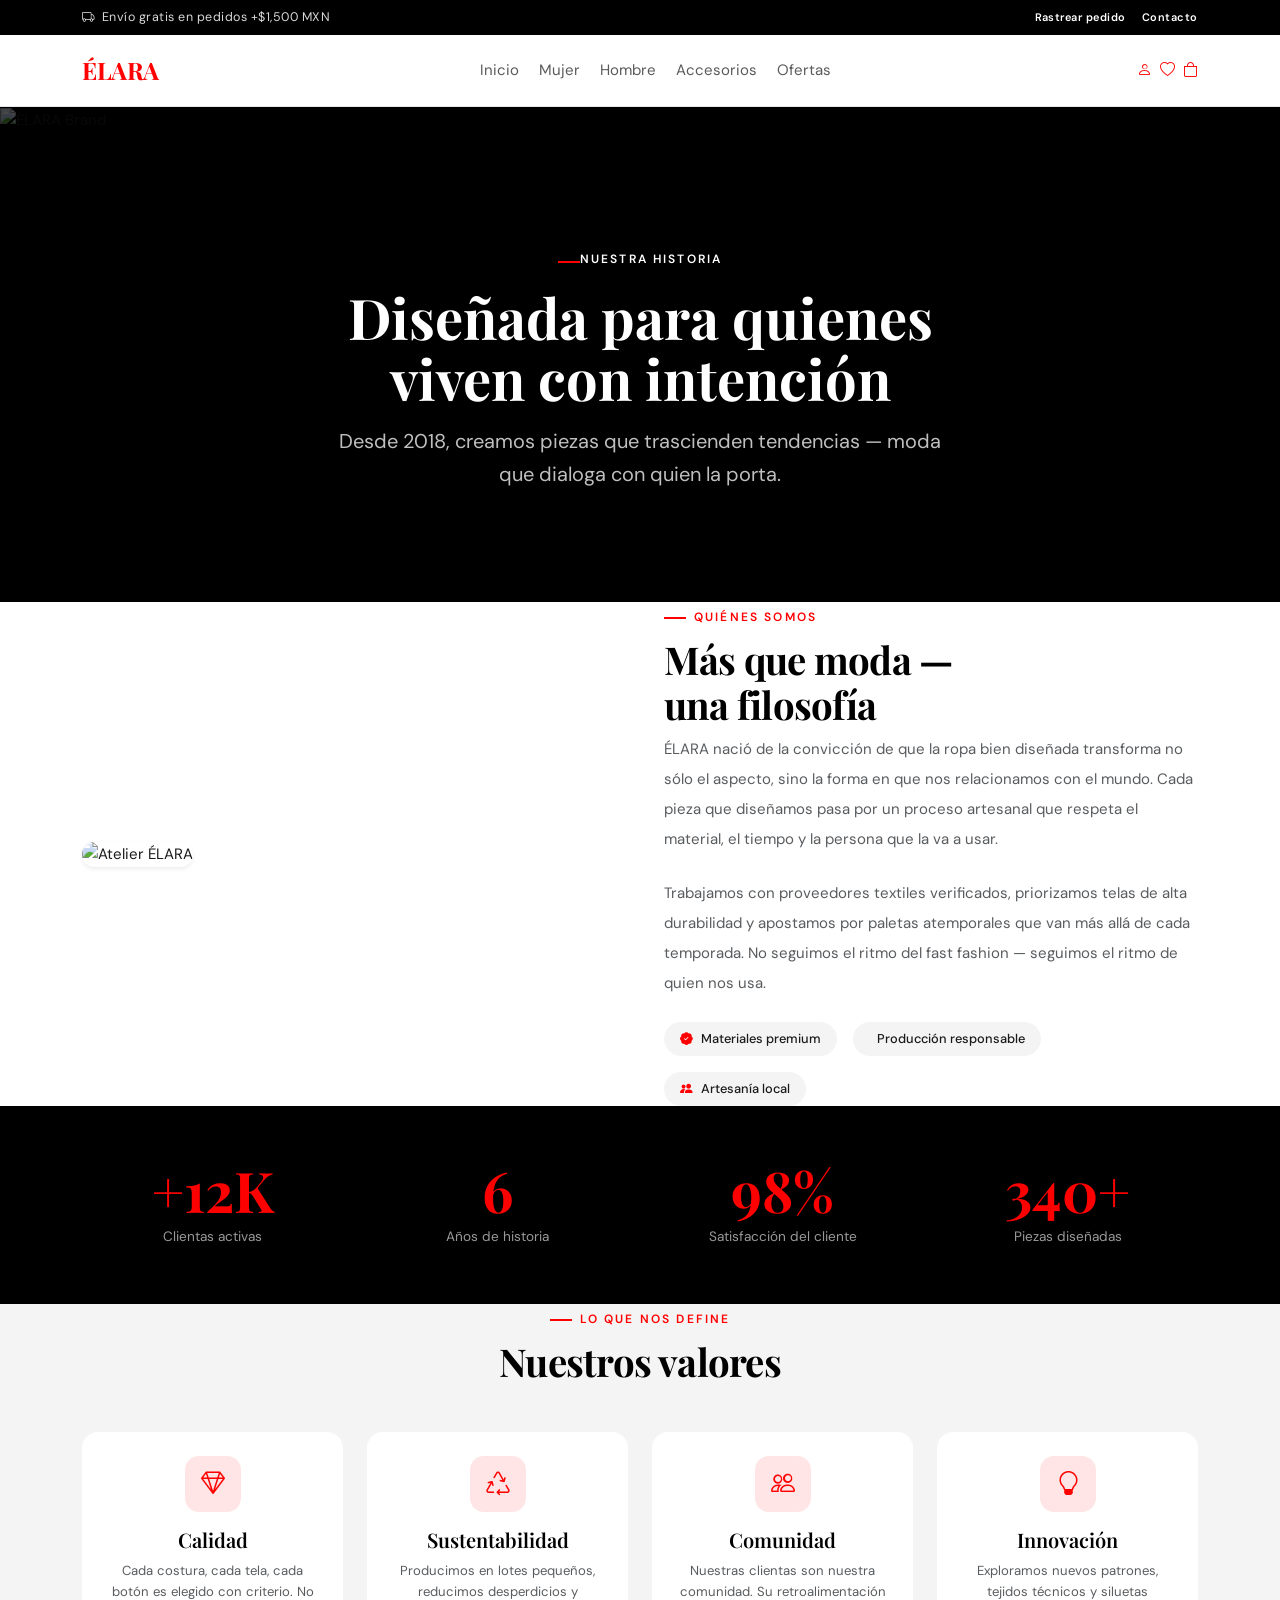
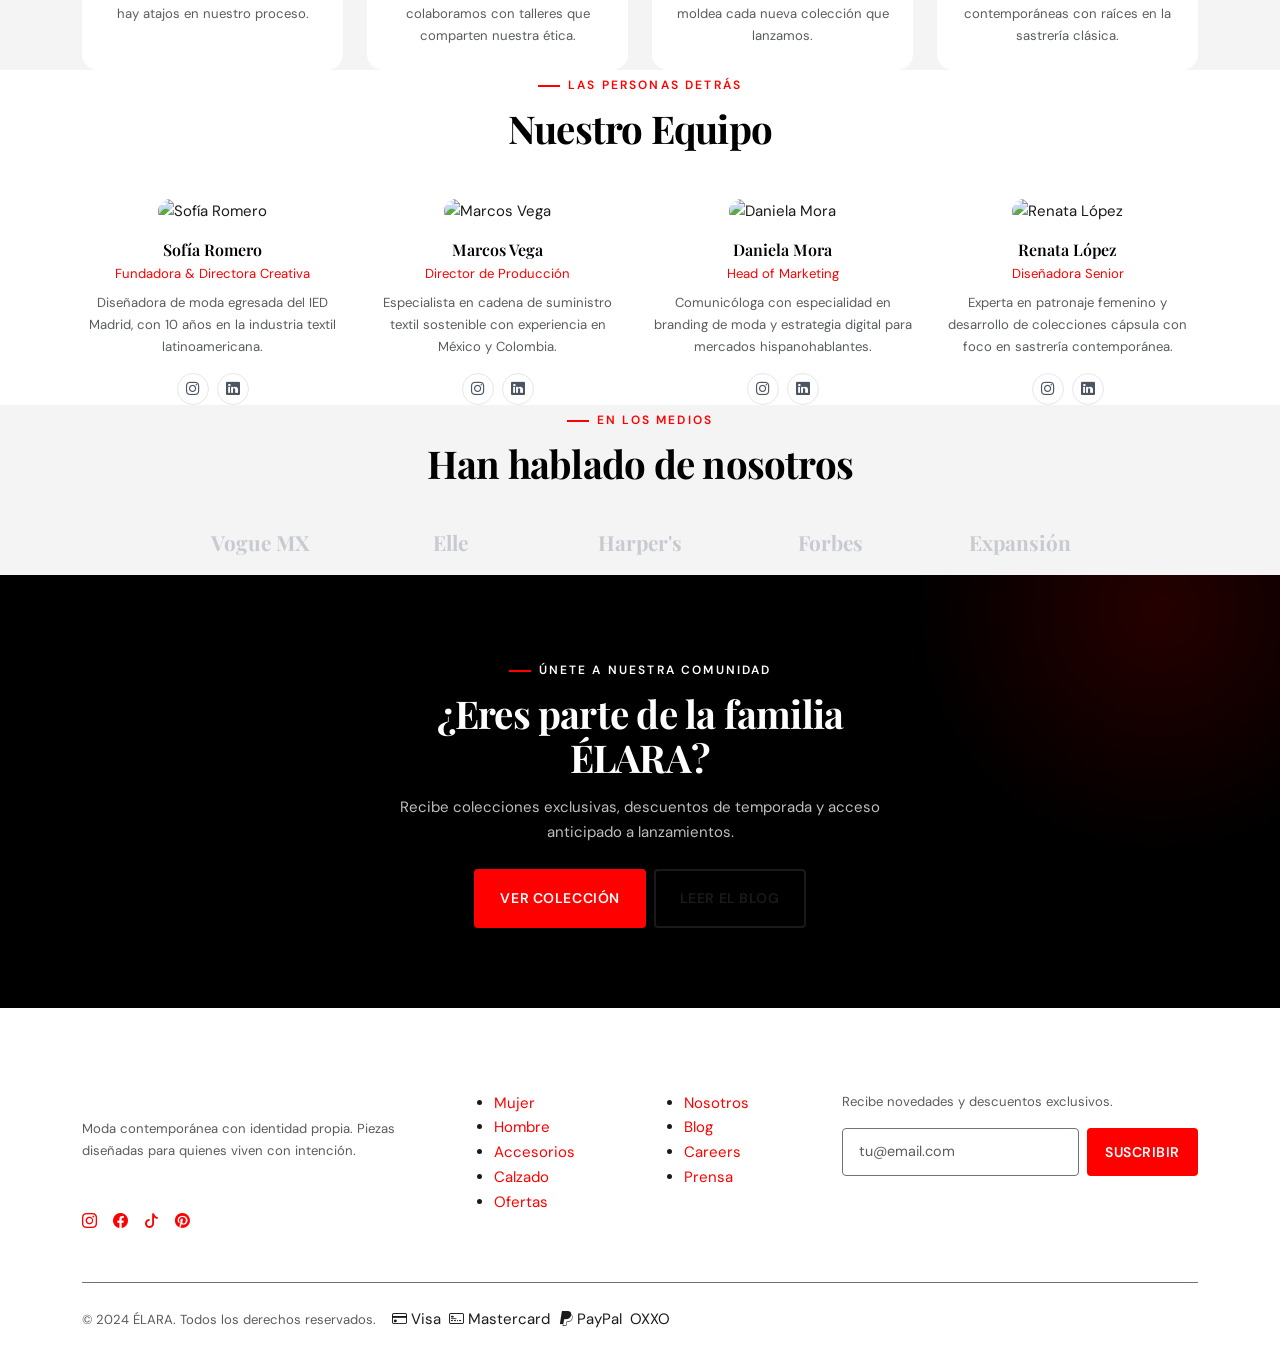
==== about.html @ aa52bc6d "Second version" ====
<!DOCTYPE html>
<html lang="es">
<head>
  <meta charset="UTF-8">
  <meta name="viewport" content="width=device-width, initial-scale=1">
  <meta name="description" content="Conoce la historia de ÉLARA — moda contemporánea diseñada con intención y craftsmanship mexicano.">
  <meta property="og:title" content="Nosotros — ÉLARA">
  <meta property="og:description" content="La historia, visión y equipo detrás de ÉLARA.">
  <title>Nosotros — ÉLARA</title>

  <link href="https://cdn.jsdelivr.net/npm/bootstrap@5.3.3/dist/css/bootstrap.min.css" rel="stylesheet">
  <link rel="stylesheet" href="https://cdn.jsdelivr.net/npm/bootstrap-icons@1.11.3/font/bootstrap-icons.css">
  <link href="https://fonts.googleapis.com/css2?family=Playfair+Display:wght@400;500;600;700&family=DM+Sans:wght@300;400;500;600;700&display=swap" rel="stylesheet">
  <link rel="stylesheet" href="css/styles.css">
</head>
<body>

  <!-- TOPBAR -->
  <div class="topbar">
    <div class="container">
      <div class="d-flex align-items-center justify-content-between">
        <span><i class="bi bi-truck me-1"></i> Envío gratis en pedidos +$1,500 MXN</span>
        <div class="d-none d-md-flex gap-3">
          <a href="#" class="text-white text-decoration-none small">Rastrear pedido</a>
          <a href="#" class="text-white text-decoration-none small">Contacto</a>
        </div>
      </div>
    </div>
  </div>

  <!-- NAVBAR -->
  <nav class="navbar navbar-expand-lg navbar-custom sticky-top" id="mainNavbar">
    <div class="container">
      <a class="navbar-brand" href="index.html"><span class="brand-text">ÉLARA</span></a>
      <div class="collapse navbar-collapse" id="navbarCollapse">
        <ul class="navbar-nav mx-auto gap-1">
          <li class="nav-item"><a class="nav-link" href="index.html">Inicio</a></li>
          <li class="nav-item"><a class="nav-link" href="#">Mujer</a></li>
          <li class="nav-item"><a class="nav-link" href="#">Hombre</a></li>
          <li class="nav-item"><a class="nav-link" href="#">Accesorios</a></li>
          <li class="nav-item"><a class="nav-link nav-link-ofertas" href="#">Ofertas</a></li>
        </ul>
      </div>
      <div class="d-flex align-items-center gap-2">
        <a href="#" class="nav-icon-btn d-none d-lg-flex" aria-label="Mi cuenta"><i class="bi bi-person"></i></a>
        <a href="#" class="nav-icon-btn d-none d-lg-flex" aria-label="Favoritos"><i class="bi bi-heart"></i></a>
        <a href="cart.html" class="nav-icon-btn cart-icon-btn position-relative" aria-label="Carrito">
          <i class="bi bi-bag"></i><span class="cart-badge" id="cartBadge">0</span>
        </a>
        <button class="btn border-0 p-1 d-lg-none" type="button" data-bs-toggle="offcanvas" data-bs-target="#mobileMenu" aria-label="Menú">
          <i class="bi bi-list fs-4"></i>
        </button>
      </div>
    </div>
  </nav>

  <!-- Mobile Offcanvas -->
  <div class="offcanvas offcanvas-end offcanvas-custom" tabindex="-1" id="mobileMenu">
    <div class="offcanvas-header">
      <span class="brand-text fs-4">ÉLARA</span>
      <button type="button" class="btn-close" data-bs-dismiss="offcanvas" aria-label="Cerrar"></button>
    </div>
    <div class="offcanvas-body">
      <ul class="navbar-nav gap-1">
        <li class="nav-item"><a class="nav-link" href="index.html">Inicio</a></li>
        <li class="nav-item"><a class="nav-link" href="#">Mujer</a></li>
        <li class="nav-item"><a class="nav-link" href="#">Hombre</a></li>
        <li class="nav-item"><a class="nav-link" href="#">Accesorios</a></li>
        <li class="nav-item"><a class="nav-link nav-link-ofertas" href="#">Ofertas</a></li>
      </ul>
    </div>
  </div>

  <!-- ============================================================
    ABOUT HERO
  ============================================================ -->
  <section class="about-hero position-relative overflow-hidden">
    <div class="about-hero-bg">
      <img src="https://placehold.co/1600x700/1A1A1A/FFFFFF?text=Nuestra+Historia" class="w-100 h-100 object-fit-cover" alt="ÉLARA Brand" loading="lazy">
      <div class="about-hero-overlay"></div>
    </div>
    <div class="about-hero-content container">
      <div class="row justify-content-center text-center">
        <div class="col-lg-7">
          <span class="section-eyebrow text-white mb-3 d-block">Nuestra Historia</span>
          <h1 class="about-hero-title text-white">Diseñada para quienes viven con intención</h1>
          <p class="text-white opacity-75 mt-3 fs-5">Desde 2018, creamos piezas que trascienden tendencias — moda que dialoga con quien la porta.</p>
        </div>
      </div>
    </div>
  </section>

  <!-- ============================================================
    STORY SECTION
  ============================================================ -->
  <section class="section-padding">
    <div class="container">
      <div class="row g-5 align-items-center">
        <div class="col-lg-6 animate-on-scroll">
          <div class="about-img-grid">
            <img src="https://placehold.co/560x680/F4F4F4/1A1A1A?text=Atelier" class="img-fluid rounded-4 shadow-sm" alt="Atelier ÉLARA" loading="lazy">
          </div>
        </div>
        <div class="col-lg-6 animate-on-scroll">
          <span class="section-eyebrow">Quiénes somos</span>
          <h2 class="section-title">Más que moda —<br>una filosofía</h2>
          <p class="text-muted mb-4 lh-lg">ÉLARA nació de la convicción de que la ropa bien diseñada transforma no sólo el aspecto, sino la forma en que nos relacionamos con el mundo. Cada pieza que diseñamos pasa por un proceso artesanal que respeta el material, el tiempo y la persona que la va a usar.</p>
          <p class="text-muted mb-4 lh-lg">Trabajamos con proveedores textiles verificados, priorizamos telas de alta durabilidad y apostamos por paletas atemporales que van más allá de cada temporada. No seguimos el ritmo del fast fashion — seguimos el ritmo de quien nos usa.</p>
          <div class="d-flex flex-wrap gap-3 mt-4">
            <div class="about-value-badge">
              <i class="bi bi-patch-check-fill text-primary-custom me-2"></i>Materiales premium
            </div>
            <div class="about-value-badge">
              <i class="bi bi-leaf text-success me-2"></i>Producción responsable
            </div>
            <div class="about-value-badge">
              <i class="bi bi-people-fill text-primary-custom me-2"></i>Artesanía local
            </div>
          </div>
        </div>
      </div>
    </div>
  </section>

  <!-- ============================================================
    STATS BAR
  ============================================================ -->
  <section class="about-stats-bar">
    <div class="container">
      <div class="row g-4 text-center">
        <div class="col-6 col-md-3 animate-on-scroll">
          <div class="about-stat-number">+12K</div>
          <div class="about-stat-label">Clientas activas</div>
        </div>
        <div class="col-6 col-md-3 animate-on-scroll">
          <div class="about-stat-number">6</div>
          <div class="about-stat-label">Años de historia</div>
        </div>
        <div class="col-6 col-md-3 animate-on-scroll">
          <div class="about-stat-number">98%</div>
          <div class="about-stat-label">Satisfacción del cliente</div>
        </div>
        <div class="col-6 col-md-3 animate-on-scroll">
          <div class="about-stat-number">340+</div>
          <div class="about-stat-label">Piezas diseñadas</div>
        </div>
      </div>
    </div>
  </section>

  <!-- ============================================================
    VALUES
  ============================================================ -->
  <section class="section-padding bg-neutral-100">
    <div class="container">
      <div class="text-center mb-5 animate-on-scroll">
        <span class="section-eyebrow">Lo que nos define</span>
        <h2 class="section-title">Nuestros valores</h2>
      </div>
      <div class="row g-4">
        <div class="col-md-6 col-lg-3 animate-on-scroll">
          <div class="value-card card border-0 h-100 text-center p-4">
            <div class="value-card-icon mb-3">
              <i class="bi bi-gem"></i>
            </div>
            <h5 class="fw-semibold mb-2">Calidad</h5>
            <p class="text-muted small mb-0">Cada costura, cada tela, cada botón es elegido con criterio. No hay atajos en nuestro proceso.</p>
          </div>
        </div>
        <div class="col-md-6 col-lg-3 animate-on-scroll">
          <div class="value-card card border-0 h-100 text-center p-4">
            <div class="value-card-icon mb-3">
              <i class="bi bi-recycle"></i>
            </div>
            <h5 class="fw-semibold mb-2">Sustentabilidad</h5>
            <p class="text-muted small mb-0">Producimos en lotes pequeños, reducimos desperdicios y colaboramos con talleres que comparten nuestra ética.</p>
          </div>
        </div>
        <div class="col-md-6 col-lg-3 animate-on-scroll">
          <div class="value-card card border-0 h-100 text-center p-4">
            <div class="value-card-icon mb-3">
              <i class="bi bi-people"></i>
            </div>
            <h5 class="fw-semibold mb-2">Comunidad</h5>
            <p class="text-muted small mb-0">Nuestras clientas son nuestra comunidad. Su retroalimentación moldea cada nueva colección que lanzamos.</p>
          </div>
        </div>
        <div class="col-md-6 col-lg-3 animate-on-scroll">
          <div class="value-card card border-0 h-100 text-center p-4">
            <div class="value-card-icon mb-3">
              <i class="bi bi-lightbulb"></i>
            </div>
            <h5 class="fw-semibold mb-2">Innovación</h5>
            <p class="text-muted small mb-0">Exploramos nuevos patrones, tejidos técnicos y siluetas contemporáneas con raíces en la sastrería clásica.</p>
          </div>
        </div>
      </div>
    </div>
  </section>

  <!-- ============================================================
    TEAM
  ============================================================ -->
  <section class="section-padding">
    <div class="container">
      <div class="text-center mb-5 animate-on-scroll">
        <span class="section-eyebrow">Las personas detrás</span>
        <h2 class="section-title">Nuestro Equipo</h2>
      </div>
      <div class="row g-4 justify-content-center">
        <div class="col-sm-6 col-lg-3 animate-on-scroll">
          <div class="team-card text-center">
            <div class="team-img-wrap mb-3">
              <img src="https://placehold.co/280x340/F4F4F4/1A1A1A?text=Sofía+R." class="img-fluid rounded-4" alt="Sofía Romero" loading="lazy">
            </div>
            <h6 class="fw-semibold mb-1">Sofía Romero</h6>
            <p class="text-primary-custom small mb-2">Fundadora & Directora Creativa</p>
            <p class="text-muted small mb-3">Diseñadora de moda egresada del IED Madrid, con 10 años en la industria textil latinoamericana.</p>
            <div class="d-flex justify-content-center gap-2">
              <a href="#" class="team-social" aria-label="Instagram"><i class="bi bi-instagram"></i></a>
              <a href="#" class="team-social" aria-label="LinkedIn"><i class="bi bi-linkedin"></i></a>
            </div>
          </div>
        </div>
        <div class="col-sm-6 col-lg-3 animate-on-scroll">
          <div class="team-card text-center">
            <div class="team-img-wrap mb-3">
              <img src="https://placehold.co/280x340/EBEBEB/1A1A1A?text=Marcos+V." class="img-fluid rounded-4" alt="Marcos Vega" loading="lazy">
            </div>
            <h6 class="fw-semibold mb-1">Marcos Vega</h6>
            <p class="text-primary-custom small mb-2">Director de Producción</p>
            <p class="text-muted small mb-3">Especialista en cadena de suministro textil sostenible con experiencia en México y Colombia.</p>
            <div class="d-flex justify-content-center gap-2">
              <a href="#" class="team-social" aria-label="Instagram"><i class="bi bi-instagram"></i></a>
              <a href="#" class="team-social" aria-label="LinkedIn"><i class="bi bi-linkedin"></i></a>
            </div>
          </div>
        </div>
        <div class="col-sm-6 col-lg-3 animate-on-scroll">
          <div class="team-card text-center">
            <div class="team-img-wrap mb-3">
              <img src="https://placehold.co/280x340/F0F0F0/1A1A1A?text=Daniela+M." class="img-fluid rounded-4" alt="Daniela Mora" loading="lazy">
            </div>
            <h6 class="fw-semibold mb-1">Daniela Mora</h6>
            <p class="text-primary-custom small mb-2">Head of Marketing</p>
            <p class="text-muted small mb-3">Comunicóloga con especialidad en branding de moda y estrategia digital para mercados hispanohablantes.</p>
            <div class="d-flex justify-content-center gap-2">
              <a href="#" class="team-social" aria-label="Instagram"><i class="bi bi-instagram"></i></a>
              <a href="#" class="team-social" aria-label="LinkedIn"><i class="bi bi-linkedin"></i></a>
            </div>
          </div>
        </div>
        <div class="col-sm-6 col-lg-3 animate-on-scroll">
          <div class="team-card text-center">
            <div class="team-img-wrap mb-3">
              <img src="https://placehold.co/280x340/E8E8E8/1A1A1A?text=Renata+L." class="img-fluid rounded-4" alt="Renata López" loading="lazy">
            </div>
            <h6 class="fw-semibold mb-1">Renata López</h6>
            <p class="text-primary-custom small mb-2">Diseñadora Senior</p>
            <p class="text-muted small mb-3">Experta en patronaje femenino y desarrollo de colecciones cápsula con foco en sastrería contemporánea.</p>
            <div class="d-flex justify-content-center gap-2">
              <a href="#" class="team-social" aria-label="Instagram"><i class="bi bi-instagram"></i></a>
              <a href="#" class="team-social" aria-label="LinkedIn"><i class="bi bi-linkedin"></i></a>
            </div>
          </div>
        </div>
      </div>
    </div>
  </section>

  <!-- ============================================================
    PRESS / AS SEEN IN
  ============================================================ -->
  <section class="section-padding bg-neutral-100">
    <div class="container">
      <div class="text-center mb-4 animate-on-scroll">
        <span class="section-eyebrow">En los medios</span>
        <h2 class="section-title">Han hablado de nosotros</h2>
      </div>
      <div class="row g-4 align-items-center justify-content-center">
        <div class="col-4 col-md-2 text-center animate-on-scroll">
          <div class="press-logo">Vogue MX</div>
        </div>
        <div class="col-4 col-md-2 text-center animate-on-scroll">
          <div class="press-logo">Elle</div>
        </div>
        <div class="col-4 col-md-2 text-center animate-on-scroll">
          <div class="press-logo">Harper's</div>
        </div>
        <div class="col-4 col-md-2 text-center animate-on-scroll">
          <div class="press-logo">Forbes</div>
        </div>
        <div class="col-4 col-md-2 text-center animate-on-scroll">
          <div class="press-logo">Expansión</div>
        </div>
      </div>
    </div>
  </section>

  <!-- ============================================================
    CTA
  ============================================================ -->
  <section class="newsletter-section section-padding">
    <div class="container">
      <div class="row justify-content-center text-center">
        <div class="col-lg-6 animate-on-scroll">
          <span class="section-eyebrow text-white">Únete a nuestra comunidad</span>
          <h2 class="section-title text-white mb-3">¿Eres parte de la familia ÉLARA?</h2>
          <p class="text-white opacity-75 mb-4">Recibe colecciones exclusivas, descuentos de temporada y acceso anticipado a lanzamientos.</p>
          <div class="d-flex gap-2 justify-content-center flex-wrap">
            <a href="index.html" class="btn-primary-custom px-4 py-3">Ver Colección</a>
            <a href="blog.html" class="btn-secondary-custom px-4 py-3">Leer el Blog</a>
          </div>
        </div>
      </div>
    </div>
  </section>

  <!-- FOOTER -->
  <footer class="footer-dark">
    <div class="container">
      <div class="row g-4 py-5">
        <div class="col-lg-4 col-md-6">
          <span class="brand-text text-white fs-3 d-block mb-3">ÉLARA</span>
          <p class="text-muted small mb-4">Moda contemporánea con identidad propia. Piezas diseñadas para quienes viven con intención.</p>
          <div class="d-flex gap-3">
            <a href="#" class="footer-social" aria-label="Instagram"><i class="bi bi-instagram"></i></a>
            <a href="#" class="footer-social" aria-label="Facebook"><i class="bi bi-facebook"></i></a>
            <a href="#" class="footer-social" aria-label="TikTok"><i class="bi bi-tiktok"></i></a>
            <a href="#" class="footer-social" aria-label="Pinterest"><i class="bi bi-pinterest"></i></a>
          </div>
        </div>
        <div class="col-lg-2 col-md-3 col-6">
          <h6 class="footer-heading">Tienda</h6>
          <ul class="footer-links">
            <li><a href="#">Mujer</a></li><li><a href="#">Hombre</a></li>
            <li><a href="#">Accesorios</a></li><li><a href="#">Calzado</a></li><li><a href="#">Ofertas</a></li>
          </ul>
        </div>
        <div class="col-lg-2 col-md-3 col-6">
          <h6 class="footer-heading">Empresa</h6>
          <ul class="footer-links">
            <li><a href="about.html">Nosotros</a></li>
            <li><a href="blog.html">Blog</a></li>
            <li><a href="#">Careers</a></li>
            <li><a href="#">Prensa</a></li>
          </ul>
        </div>
        <div class="col-lg-4 col-md-6">
          <h6 class="footer-heading">Newsletter</h6>
          <p class="text-muted small mb-3">Recibe novedades y descuentos exclusivos.</p>
          <div class="d-flex gap-2" id="newsletterForm">
            <input type="email" class="form-control form-control-custom bg-transparent border-secondary text-white" placeholder="tu@email.com" aria-label="Email newsletter">
            <button class="btn-primary-custom px-3 flex-shrink-0">Suscribir</button>
          </div>
        </div>
      </div>
      <div class="footer-bottom border-top border-secondary py-4">
        <div class="d-flex flex-column flex-md-row align-items-center justify-content-between gap-3">
          <p class="text-muted small mb-0">&copy; 2024 ÉLARA. Todos los derechos reservados.</p>
          <div class="d-flex gap-2 flex-wrap justify-content-center">
            <span class="payment-badge"><i class="bi bi-credit-card me-1"></i>Visa</span>
            <span class="payment-badge"><i class="bi bi-credit-card-2-front me-1"></i>Mastercard</span>
            <span class="payment-badge"><i class="bi bi-paypal me-1"></i>PayPal</span>
            <span class="payment-badge">OXXO</span>
          </div>
        </div>
      </div>
    </div>
  </footer>

  <!-- Toast -->
  <div class="position-fixed bottom-0 end-0 p-3" style="z-index:9999;">
    <div id="main-toast" class="toast align-items-center border-0 shadow" role="alert" aria-live="assertive" aria-atomic="true">
      <div class="d-flex">
        <div class="toast-body d-flex align-items-center gap-2">
          <span id="toast-icon" class="fs-5"></span>
          <div><div class="fw-semibold small" id="toast-title"></div><div class="text-muted small" id="toast-message"></div></div>
        </div>
        <button type="button" class="btn-close me-2 m-auto" data-bs-dismiss="toast" aria-label="Cerrar"></button>
      </div>
    </div>
  </div>

  <button class="scroll-to-top" id="scrollToTop" aria-label="Volver arriba"><i class="bi bi-arrow-up"></i></button>

  <script src="https://cdn.jsdelivr.net/npm/bootstrap@5.3.3/dist/js/bootstrap.bundle.min.js"></script>
  <script src="js/main.js"></script>
</body>
</html>
---- css/styles.css ----
/* ==========================================================================
   ECOMMERCE TEMPLATE - Custom Styles over Bootstrap 5.3
   Paleta: Rojo primario + neutros elegantes
   Tipografía: Playfair Display (display) + DM Sans (body)
   ========================================================================== */

/* --------------------------------------------------------------------------
   1. CUSTOM PROPERTIES (CSS Variables)
   -------------------------------------------------------------------------- */
:root {
  /* Brand Colors */
  --color-primary: #FF0000;
  --color-primary-dark: #CC0000;
  --color-primary-light: #FFE5E5;
  --color-primary-hover: #E60000;

  /* Neutrals */
  --color-neutral-900: #000000;
  --color-neutral-800: #1A1A1A;
  --color-neutral-700: #2D2D2D;
  --color-neutral-600: #4B5563;
  --color-neutral-400: #9CA3AF;
  --color-neutral-300: #D1D5DB;
  --color-neutral-200: #E5E7EB;

  /* Backgrounds */
  --color-neutral-100: #F4F4F4;
  --color-neutral-50: #FFFFFF;
  --color-cream: #FAFAFA;

  /* Typography */
  --font-display: 'Playfair Display', Georgia, serif;
  --font-body: 'DM Sans', 'Helvetica Neue', Arial, sans-serif;

  /* Spacing */
  --section-py: 5rem;
  --navbar-height: 72px;

  /* Shadows */
  --shadow-card: 0 2px 12px rgba(0,0,0,0.08);
  --shadow-card-hover: 0 8px 32px rgba(0,0,0,0.14);
  --shadow-modal: 0 20px 60px rgba(0,0,0,0.2);

  /* Transitions */
  --transition-base: 0.25s ease;
  --transition-slow: 0.4s ease;

  /* Border radius */
  --radius-sm: 4px;
  --radius-md: 8px;
  --radius-lg: 16px;
  --radius-xl: 24px;
}

/* --------------------------------------------------------------------------
   2. BASE & RESET
   -------------------------------------------------------------------------- */
*, *::before, *::after {
  box-sizing: border-box;
}

html {
  scroll-behavior: smooth;
}

body {
  font-family: var(--font-body);
  font-size: 15px;
  line-height: 1.65;
  color: var(--color-neutral-800);
  background-color: var(--color-neutral-50);
  -webkit-font-smoothing: antialiased;
  -moz-osx-font-smoothing: grayscale;
}

h1, h2, h3, h4, h5, h6 {
  font-family: var(--font-display);
  font-weight: 700;
  line-height: 1.2;
  color: var(--color-neutral-900);
}

a {
  color: var(--color-primary);
  text-decoration: none;
  transition: color var(--transition-base);
}

a:hover {
  color: var(--color-primary-dark);
}

img {
  max-width: 100%;
  height: auto;
}

/* --------------------------------------------------------------------------
   3. UTILITY CLASSES
   -------------------------------------------------------------------------- */
.section-py {
  padding-top: var(--section-py);
  padding-bottom: var(--section-py);
}

.bg-cream {
  background-color: var(--color-cream);
}

.bg-neutral-100 {
  background-color: var(--color-neutral-100);
}

.text-primary-custom {
  color: var(--color-primary) !important;
}

.text-muted-custom {
  color: var(--color-neutral-400);
}

.fw-500 {
  font-weight: 500;
}

.fw-600 {
  font-weight: 600;
}

.font-display {
  font-family: var(--font-display);
}

/* Hover lift effect */
.hover-lift {
  transition: transform var(--transition-base), box-shadow var(--transition-base);
}
.hover-lift:hover {
  transform: translateY(-4px);
  box-shadow: var(--shadow-card-hover) !important;
}

/* Hover scale */
.hover-scale {
  transition: transform var(--transition-base);
}
.hover-scale:hover {
  transform: scale(1.03);
}

/* Divider */
.divider {
  height: 1px;
  background: var(--color-neutral-200);
  border: none;
}

/* Overlay */
.overlay-dark {
  position: absolute;
  inset: 0;
  background: linear-gradient(135deg, rgba(0,0,0,0.6) 0%, rgba(0,0,0,0.2) 100%);
  z-index: 1;
}

/* --------------------------------------------------------------------------
   4. BUTTONS
   -------------------------------------------------------------------------- */

/* Primary button */
.btn-primary-custom {
  background-color: var(--color-primary);
  border: 2px solid var(--color-primary);
  color: #fff;
  font-family: var(--font-body);
  font-weight: 600;
  font-size: 0.875rem;
  letter-spacing: 0.04em;
  text-transform: uppercase;
  padding: 0.65rem 1.75rem;
  border-radius: var(--radius-sm);
  transition: background var(--transition-base), border-color var(--transition-base), transform var(--transition-base), box-shadow var(--transition-base);
  cursor: pointer;
  display: inline-flex;
  align-items: center;
  gap: 0.5rem;
  position: relative;
  overflow: hidden;
}
.btn-primary-custom::after {
  content: '';
  position: absolute;
  inset: 0;
  background: rgba(255,255,255,0.12);
  opacity: 0;
  transition: opacity var(--transition-base);
}
.btn-primary-custom:hover {
  background-color: var(--color-primary-dark);
  border-color: var(--color-primary-dark);
  color: #fff;
  transform: translateY(-1px);
  box-shadow: 0 6px 20px rgba(255,0,0,0.35);
}
.btn-primary-custom:hover::after {
  opacity: 1;
}
.btn-primary-custom:active {
  transform: translateY(0);
  box-shadow: none;
}
.btn-primary-custom:focus-visible {
  outline: 3px solid var(--color-primary-light);
  outline-offset: 2px;
}

/* Secondary button */
.btn-secondary-custom {
  background-color: transparent;
  border: 2px solid var(--color-neutral-800);
  color: var(--color-neutral-800);
  font-family: var(--font-body);
  font-weight: 600;
  font-size: 0.875rem;
  letter-spacing: 0.04em;
  text-transform: uppercase;
  padding: 0.65rem 1.75rem;
  border-radius: var(--radius-sm);
  transition: background var(--transition-base), color var(--transition-base), transform var(--transition-base);
  cursor: pointer;
  display: inline-flex;
  align-items: center;
  gap: 0.5rem;
}
.btn-secondary-custom:hover {
  background-color: var(--color-neutral-800);
  color: #fff;
  transform: translateY(-1px);
}
.btn-secondary-custom:focus-visible {
  outline: 3px solid var(--color-neutral-300);
  outline-offset: 2px;
}

/* Outline primary */
.btn-outline-primary-custom {
  background-color: transparent;
  border: 2px solid var(--color-primary);
  color: var(--color-primary);
  font-family: var(--font-body);
  font-weight: 600;
  font-size: 0.875rem;
  letter-spacing: 0.04em;
  text-transform: uppercase;
  padding: 0.65rem 1.75rem;
  border-radius: var(--radius-sm);
  transition: background var(--transition-base), color var(--transition-base), transform var(--transition-base);
  cursor: pointer;
  display: inline-flex;
  align-items: center;
  gap: 0.5rem;
}
.btn-outline-primary-custom:hover {
  background-color: var(--color-primary);
  color: #fff;
  transform: translateY(-1px);
}

/* Icon button */
.btn-icon {
  width: 40px;
  height: 40px;
  border-radius: 50%;
  border: 1.5px solid var(--color-neutral-200);
  background: var(--color-neutral-50);
  color: var(--color-neutral-600);
  display: inline-flex;
  align-items: center;
  justify-content: center;
  transition: all var(--transition-base);
  cursor: pointer;
  flex-shrink: 0;
}
.btn-icon:hover {
  background: var(--color-primary);
  border-color: var(--color-primary);
  color: #fff;
  transform: scale(1.08);
}

/* --------------------------------------------------------------------------
   5. BADGES & CHIPS
   -------------------------------------------------------------------------- */
.badge-stock {
  display: inline-flex;
  align-items: center;
  gap: 0.3rem;
  font-size: 0.72rem;
  font-weight: 600;
  letter-spacing: 0.06em;
  text-transform: uppercase;
  padding: 0.25rem 0.6rem;
  border-radius: 2px;
}
.badge-stock-available {
  background-color: #D1FAE5;
  color: #065F46;
}
.badge-stock-low {
  background-color: #FEF3C7;
  color: #92400E;
}
.badge-stock-out {
  background-color: var(--color-neutral-200);
  color: var(--color-neutral-600);
}

.badge-promo {
  background-color: var(--color-primary);
  color: #fff;
  font-size: 0.68rem;
  font-weight: 700;
  letter-spacing: 0.06em;
  text-transform: uppercase;
  padding: 0.2rem 0.55rem;
  border-radius: 2px;
}

.badge-new {
  background-color: var(--color-neutral-900);
  color: #fff;
  font-size: 0.68rem;
  font-weight: 700;
  letter-spacing: 0.06em;
  text-transform: uppercase;
  padding: 0.2rem 0.55rem;
  border-radius: 2px;
}

.chip-category {
  display: inline-flex;
  align-items: center;
  gap: 0.35rem;
  font-size: 0.8rem;
  font-weight: 500;
  color: var(--color-neutral-600);
  background: var(--color-neutral-100);
  border: 1.5px solid var(--color-neutral-200);
  border-radius: 50px;
  padding: 0.3rem 0.85rem;
  transition: all var(--transition-base);
  cursor: pointer;
  white-space: nowrap;
}
.chip-category:hover,
.chip-category.active {
  background: var(--color-primary);
  border-color: var(--color-primary);
  color: #fff;
}

/* --------------------------------------------------------------------------
   6. SEARCH INPUT
   -------------------------------------------------------------------------- */
.search-wrapper {
  position: relative;
  flex: 1;
  max-width: 480px;
}
.search-wrapper .search-icon {
  position: absolute;
  left: 14px;
  top: 50%;
  transform: translateY(-50%);
  color: var(--color-neutral-400);
  font-size: 1rem;
  pointer-events: none;
}
.search-input-custom {
  width: 100%;
  padding: 0.55rem 1rem 0.55rem 2.5rem;
  border: 1.5px solid var(--color-neutral-200);
  border-radius: 50px;
  font-family: var(--font-body);
  font-size: 0.875rem;
  color: var(--color-neutral-800);
  background: var(--color-neutral-100);
  transition: border-color var(--transition-base), box-shadow var(--transition-base), background var(--transition-base);
  outline: none;
}
.search-input-custom:focus {
  border-color: var(--color-primary);
  background: var(--color-neutral-50);
  box-shadow: 0 0 0 3px var(--color-primary-light);
}
.search-input-custom::placeholder {
  color: var(--color-neutral-400);
}

/* --------------------------------------------------------------------------
   7. QUANTITY SELECTOR
   -------------------------------------------------------------------------- */
.qty-selector {
  display: inline-flex;
  align-items: center;
  border: 1.5px solid var(--color-neutral-200);
  border-radius: var(--radius-sm);
  overflow: hidden;
  height: 44px;
}
.qty-btn {
  width: 42px;
  height: 100%;
  border: none;
  background: var(--color-neutral-100);
  color: var(--color-neutral-700);
  font-size: 1.1rem;
  cursor: pointer;
  transition: background var(--transition-base), color var(--transition-base);
  display: flex;
  align-items: center;
  justify-content: center;
}
.qty-btn:hover {
  background: var(--color-primary);
  color: #fff;
}
.qty-input {
  width: 50px;
  height: 100%;
  border: none;
  border-left: 1.5px solid var(--color-neutral-200);
  border-right: 1.5px solid var(--color-neutral-200);
  text-align: center;
  font-family: var(--font-body);
  font-weight: 600;
  font-size: 0.9rem;
  color: var(--color-neutral-900);
  outline: none;
  background: #fff;
}
.qty-input::-webkit-inner-spin-button,
.qty-input::-webkit-outer-spin-button { -webkit-appearance: none; }

/* --------------------------------------------------------------------------
   8. NAVBAR
   -------------------------------------------------------------------------- */
.navbar-custom {
  background: var(--color-neutral-50);
  border-bottom: 1px solid var(--color-neutral-200);
  height: var(--navbar-height);
  position: sticky;
  top: 0;
  z-index: 1030;
  transition: box-shadow var(--transition-base);
}
.navbar-custom.scrolled {
  box-shadow: 0 2px 16px rgba(0,0,0,0.08);
}
.navbar-custom .navbar-brand {
  font-family: var(--font-display);
  font-weight: 700;
  font-size: 1.5rem;
  color: var(--color-neutral-900);
  letter-spacing: -0.02em;
}
.navbar-custom .navbar-brand span {
  color: var(--color-primary);
}
.navbar-custom .nav-link-custom {
  font-size: 0.875rem;
  font-weight: 500;
  color: var(--color-neutral-600);
  padding: 0.35rem 0.75rem;
  border-radius: var(--radius-sm);
  transition: color var(--transition-base), background var(--transition-base);
  white-space: nowrap;
}
.navbar-custom .nav-link-custom:hover,
.navbar-custom .nav-link-custom.active {
  color: var(--color-neutral-900);
  background: var(--color-neutral-100);
}
.navbar-custom .nav-link-custom.active {
  font-weight: 600;
}

/* Cart badge */
.cart-icon-wrapper {
  position: relative;
  display: inline-flex;
}
.cart-badge {
  position: absolute;
  top: -6px;
  right: -8px;
  background: var(--color-primary);
  color: #fff;
  font-size: 0.62rem;
  font-weight: 700;
  min-width: 18px;
  height: 18px;
  border-radius: 50%;
  display: flex;
  align-items: center;
  justify-content: center;
  border: 2px solid #fff;
  line-height: 1;
  transition: transform 0.2s cubic-bezier(0.34, 1.56, 0.64, 1);
}
.cart-badge.bump {
  transform: scale(1.4);
}

/* Topbar announcement */
.topbar {
  background: var(--color-neutral-900);
  color: rgba(255,255,255,0.85);
  font-size: 0.78rem;
  letter-spacing: 0.04em;
  padding: 0.45rem 0;
  text-align: center;
}
.topbar a {
  color: #fff;
  font-weight: 600;
  text-decoration: underline;
  text-underline-offset: 2px;
}

/* Offcanvas mobile menu */
.offcanvas-custom {
  max-width: 320px;
}
.offcanvas-custom .offcanvas-header {
  border-bottom: 1px solid var(--color-neutral-200);
  padding: 1.25rem 1.5rem;
}
.offcanvas-custom .mobile-nav-link {
  display: flex;
  align-items: center;
  justify-content: space-between;
  padding: 0.8rem 0;
  font-size: 1rem;
  font-weight: 500;
  color: var(--color-neutral-800);
  border-bottom: 1px solid var(--color-neutral-100);
  transition: color var(--transition-base);
}
.offcanvas-custom .mobile-nav-link:hover {
  color: var(--color-primary);
}

/* --------------------------------------------------------------------------
   9. HERO
   -------------------------------------------------------------------------- */
.hero-section {
  position: relative;
  min-height: 90vh;
  display: flex;
  align-items: center;
  overflow: hidden;
  background: var(--color-neutral-900);
}
.hero-bg {
  position: absolute;
  inset: 0;
  background-image: url('https://images.unsplash.com/photo-1555529669-e69e7aa0ba9a?w=1600&q=80');
  background-size: cover;
  background-position: center;
  transition: transform 8s ease;
  will-change: transform;
}
.hero-section:hover .hero-bg {
  transform: scale(1.04);
}
.hero-overlay {
  position: absolute;
  inset: 0;
  background: linear-gradient(100deg, rgba(0,0,0,0.72) 0%, rgba(0,0,0,0.3) 60%, rgba(255,0,0,0.08) 100%);
  z-index: 1;
}
.hero-content {
  position: relative;
  z-index: 2;
  color: #fff;
}
.hero-eyebrow {
  font-size: 0.78rem;
  font-weight: 600;
  letter-spacing: 0.18em;
  text-transform: uppercase;
  color: var(--color-primary);
  display: inline-flex;
  align-items: center;
  gap: 0.5rem;
  margin-bottom: 1.25rem;
}
.hero-eyebrow::before {
  content: '';
  display: inline-block;
  width: 28px;
  height: 2px;
  background: var(--color-primary);
}
.hero-title {
  font-family: var(--font-display);
  font-size: clamp(2.5rem, 6vw, 5.5rem);
  font-weight: 700;
  line-height: 1.08;
  letter-spacing: -0.02em;
  color: #fff;
  margin-bottom: 1.5rem;
}
.hero-title em {
  font-style: italic;
  color: var(--color-primary);
}
.hero-subtitle {
  font-size: 1.05rem;
  color: rgba(255,255,255,0.75);
  max-width: 480px;
  margin-bottom: 2.5rem;
  line-height: 1.7;
}
.hero-cta-group {
  display: flex;
  flex-wrap: wrap;
  gap: 1rem;
  align-items: center;
}
.hero-scroll {
  position: absolute;
  bottom: 2rem;
  left: 50%;
  transform: translateX(-50%);
  z-index: 2;
  display: flex;
  flex-direction: column;
  align-items: center;
  gap: 0.35rem;
  color: rgba(255,255,255,0.5);
  font-size: 0.72rem;
  letter-spacing: 0.1em;
  text-transform: uppercase;
}
.scroll-indicator {
  width: 24px;
  height: 38px;
  border: 1.5px solid rgba(255,255,255,0.3);
  border-radius: 12px;
  display: flex;
  align-items: flex-start;
  justify-content: center;
  padding-top: 5px;
}
.scroll-dot {
  width: 4px;
  height: 8px;
  background: rgba(255,255,255,0.6);
  border-radius: 2px;
  animation: scrollAnim 2s ease infinite;
}
@keyframes scrollAnim {
  0%, 100% { transform: translateY(0); opacity: 1; }
  50% { transform: translateY(10px); opacity: 0.3; }
}

/* --------------------------------------------------------------------------
   10. SECTION HEADERS
   -------------------------------------------------------------------------- */
.section-header {
  margin-bottom: 3rem;
}
.section-eyebrow {
  font-size: 0.75rem;
  font-weight: 600;
  letter-spacing: 0.18em;
  text-transform: uppercase;
  color: var(--color-primary);
  display: inline-flex;
  align-items: center;
  gap: 0.5rem;
  margin-bottom: 0.6rem;
}
.section-eyebrow::before {
  content: '';
  display: inline-block;
  width: 22px;
  height: 2px;
  background: var(--color-primary);
}
.section-title {
  font-family: var(--font-display);
  font-size: clamp(1.75rem, 3vw, 2.75rem);
  font-weight: 700;
  letter-spacing: -0.02em;
  color: var(--color-neutral-900);
  line-height: 1.15;
}
.section-subtitle {
  font-size: 1rem;
  color: var(--color-neutral-600);
  max-width: 520px;
  margin-top: 0.6rem;
  line-height: 1.65;
}

/* --------------------------------------------------------------------------
   11. CATEGORY CARDS
   -------------------------------------------------------------------------- */
.category-card {
  position: relative;
  border-radius: var(--radius-lg);
  overflow: hidden;
  aspect-ratio: 3/4;
  cursor: pointer;
  display: block;
}
.category-card img {
  width: 100%;
  height: 100%;
  object-fit: cover;
  transition: transform var(--transition-slow);
}
.category-card:hover img {
  transform: scale(1.07);
}
.category-card-overlay {
  position: absolute;
  inset: 0;
  background: linear-gradient(to top, rgba(0,0,0,0.65) 0%, transparent 55%);
  z-index: 1;
}
.category-card-content {
  position: absolute;
  bottom: 0;
  left: 0;
  right: 0;
  z-index: 2;
  padding: 1.5rem;
}
.category-card-title {
  font-family: var(--font-display);
  font-size: 1.2rem;
  font-weight: 700;
  color: #fff;
  margin-bottom: 0.35rem;
}
.category-card-count {
  font-size: 0.78rem;
  color: rgba(255,255,255,0.7);
}
.category-card-arrow {
  position: absolute;
  top: 1.25rem;
  right: 1.25rem;
  z-index: 2;
  width: 36px;
  height: 36px;
  background: rgba(255,255,255,0.15);
  backdrop-filter: blur(8px);
  border-radius: 50%;
  display: flex;
  align-items: center;
  justify-content: center;
  color: #fff;
  font-size: 0.9rem;
  opacity: 0;
  transform: scale(0.8);
  transition: opacity var(--transition-base), transform var(--transition-base);
}
.category-card:hover .category-card-arrow {
  opacity: 1;
  transform: scale(1);
}

/* --------------------------------------------------------------------------
   12. PRODUCT CARDS
   -------------------------------------------------------------------------- */
.product-card {
  background: var(--color-neutral-50);
  border-radius: var(--radius-md);
  overflow: hidden;
  border: 1px solid var(--color-neutral-200);
  transition: transform var(--transition-base), box-shadow var(--transition-base), border-color var(--transition-base);
  position: relative;
}
.product-card:hover {
  transform: translateY(-5px);
  box-shadow: var(--shadow-card-hover);
  border-color: transparent;
}

.product-card-image-wrapper {
  position: relative;
  overflow: hidden;
  aspect-ratio: 4/3;
  background: var(--color-neutral-100);
}
.product-card-image-wrapper img {
  width: 100%;
  height: 100%;
  object-fit: cover;
  transition: transform var(--transition-slow);
}
.product-card:hover .product-card-image-wrapper img {
  transform: scale(1.06);
}

.product-card-badges {
  position: absolute;
  top: 0.75rem;
  left: 0.75rem;
  z-index: 2;
  display: flex;
  flex-direction: column;
  gap: 0.35rem;
}

.product-card-actions {
  position: absolute;
  top: 0.75rem;
  right: 0.75rem;
  z-index: 2;
  display: flex;
  flex-direction: column;
  gap: 0.35rem;
  opacity: 0;
  transform: translateX(8px);
  transition: opacity var(--transition-base), transform var(--transition-base);
}
.product-card:hover .product-card-actions {
  opacity: 1;
  transform: translateX(0);
}

.product-card-add {
  position: absolute;
  bottom: 0;
  left: 0;
  right: 0;
  z-index: 2;
  padding: 0.75rem 1rem;
  background: var(--color-neutral-900);
  color: #fff;
  text-align: center;
  font-size: 0.8rem;
  font-weight: 600;
  letter-spacing: 0.06em;
  text-transform: uppercase;
  transform: translateY(100%);
  transition: transform var(--transition-base);
  cursor: pointer;
  border: none;
  width: 100%;
}
.product-card:hover .product-card-add {
  transform: translateY(0);
}
.product-card-add:hover {
  background: var(--color-primary);
}

.product-card-body {
  padding: 1rem 1.1rem 1.2rem;
}
.product-card-category {
  font-size: 0.72rem;
  font-weight: 600;
  letter-spacing: 0.1em;
  text-transform: uppercase;
  color: var(--color-neutral-400);
  margin-bottom: 0.35rem;
}
.product-card-name {
  font-family: var(--font-display);
  font-size: 1rem;
  font-weight: 600;
  color: var(--color-neutral-900);
  margin-bottom: 0.45rem;
  line-height: 1.3;
  display: -webkit-box;
  -webkit-line-clamp: 2;
  -webkit-box-orient: vertical;
  overflow: hidden;
}
.product-card-rating {
  display: flex;
  align-items: center;
  gap: 0.35rem;
  margin-bottom: 0.6rem;
}
.stars {
  display: inline-flex;
  gap: 1px;
}
.stars i {
  font-size: 0.7rem;
  color: #F59E0B;
}
.rating-count {
  font-size: 0.75rem;
  color: var(--color-neutral-400);
}
.product-card-price {
  display: flex;
  align-items: center;
  gap: 0.5rem;
  flex-wrap: wrap;
}
.price-current {
  font-weight: 700;
  font-size: 1.05rem;
  color: var(--color-neutral-900);
}
.price-original {
  font-size: 0.85rem;
  color: var(--color-neutral-400);
  text-decoration: line-through;
}
.price-discount {
  font-size: 0.72rem;
  font-weight: 700;
  color: var(--color-primary);
  background: var(--color-primary-light);
  padding: 0.1rem 0.4rem;
  border-radius: 2px;
}

/* Filter pills */
.filter-pills {
  display: flex;
  gap: 0.5rem;
  flex-wrap: wrap;
  margin-bottom: 2rem;
}
.filter-pill {
  font-size: 0.82rem;
  font-weight: 500;
  color: var(--color-neutral-600);
  background: transparent;
  border: 1.5px solid var(--color-neutral-200);
  border-radius: 50px;
  padding: 0.4rem 1rem;
  cursor: pointer;
  transition: all var(--transition-base);
  white-space: nowrap;
}
.filter-pill:hover {
  border-color: var(--color-neutral-400);
  color: var(--color-neutral-900);
}
.filter-pill.active {
  background: var(--color-neutral-900);
  border-color: var(--color-neutral-900);
  color: #fff;
}

/* --------------------------------------------------------------------------
   13. BENEFITS BAR
   -------------------------------------------------------------------------- */
.benefit-item {
  display: flex;
  align-items: center;
  gap: 1rem;
  padding: 1.5rem;
}
.benefit-icon {
  width: 52px;
  height: 52px;
  border-radius: var(--radius-md);
  background: var(--color-primary-light);
  display: flex;
  align-items: center;
  justify-content: center;
  flex-shrink: 0;
  font-size: 1.3rem;
  color: var(--color-primary);
  transition: transform var(--transition-base);
}
.benefit-item:hover .benefit-icon {
  transform: scale(1.1) rotate(-3deg);
}
.benefit-title {
  font-weight: 700;
  font-size: 0.92rem;
  color: var(--color-neutral-900);
  margin-bottom: 0.1rem;
}
.benefit-desc {
  font-size: 0.78rem;
  color: var(--color-neutral-600);
  line-height: 1.4;
}

/* --------------------------------------------------------------------------
   14. TESTIMONIALS
   -------------------------------------------------------------------------- */
.testimonial-card {
  background: var(--color-neutral-50);
  border: 1px solid var(--color-neutral-200);
  border-radius: var(--radius-lg);
  padding: 2rem;
  position: relative;
}
.testimonial-card::before {
  content: '\201C';
  font-family: var(--font-display);
  font-size: 5rem;
  line-height: 1;
  color: var(--color-primary-light);
  position: absolute;
  top: 1rem;
  left: 1.5rem;
  z-index: 0;
}
.testimonial-text {
  position: relative;
  z-index: 1;
  font-size: 0.95rem;
  line-height: 1.75;
  color: var(--color-neutral-700);
  margin-bottom: 1.25rem;
  font-style: italic;
}
.testimonial-author {
  display: flex;
  align-items: center;
  gap: 0.85rem;
}
.testimonial-avatar {
  width: 44px;
  height: 44px;
  border-radius: 50%;
  object-fit: cover;
  border: 2px solid var(--color-primary-light);
}
.testimonial-name {
  font-weight: 700;
  font-size: 0.88rem;
  color: var(--color-neutral-900);
}
.testimonial-role {
  font-size: 0.75rem;
  color: var(--color-neutral-400);
}

/* --------------------------------------------------------------------------
   15. NEWSLETTER
   -------------------------------------------------------------------------- */
.newsletter-section {
  background: var(--color-neutral-900);
  padding: 5rem 0;
  position: relative;
  overflow: hidden;
}
.newsletter-section::before {
  content: '';
  position: absolute;
  top: -50%;
  right: -10%;
  width: 500px;
  height: 500px;
  background: radial-gradient(circle, rgba(255,0,0,0.15) 0%, transparent 70%);
  pointer-events: none;
}
.newsletter-title {
  font-family: var(--font-display);
  font-size: clamp(1.75rem, 3vw, 2.5rem);
  font-weight: 700;
  color: #fff;
  line-height: 1.2;
  margin-bottom: 0.75rem;
}
.newsletter-subtitle {
  color: rgba(255,255,255,0.6);
  font-size: 0.95rem;
  margin-bottom: 2rem;
}
.newsletter-form {
  display: flex;
  gap: 0.75rem;
  max-width: 480px;
  flex-wrap: wrap;
}
.newsletter-input {
  flex: 1;
  min-width: 200px;
  padding: 0.7rem 1.25rem;
  border-radius: var(--radius-sm);
  border: 1.5px solid rgba(255,255,255,0.15);
  background: rgba(255,255,255,0.07);
  color: #fff;
  font-family: var(--font-body);
  font-size: 0.9rem;
  outline: none;
  transition: border-color var(--transition-base), background var(--transition-base);
}
.newsletter-input:focus {
  border-color: var(--color-primary);
  background: rgba(255,255,255,0.1);
}
.newsletter-input::placeholder { color: rgba(255,255,255,0.35); }

/* --------------------------------------------------------------------------
   16. FOOTER
   -------------------------------------------------------------------------- */
.footer-main {
  background: var(--color-neutral-800);
  padding: 4rem 0 2rem;
}
.footer-brand {
  font-family: var(--font-display);
  font-size: 1.6rem;
  font-weight: 700;
  color: #fff;
  letter-spacing: -0.02em;
}
.footer-brand span { color: var(--color-primary); }
.footer-tagline {
  font-size: 0.85rem;
  color: rgba(255,255,255,0.45);
  margin-top: 0.5rem;
  line-height: 1.6;
  max-width: 240px;
}
.footer-heading {
  font-size: 0.78rem;
  font-weight: 700;
  letter-spacing: 0.14em;
  text-transform: uppercase;
  color: rgba(255,255,255,0.45);
  margin-bottom: 1.25rem;
}
.footer-link {
  display: block;
  font-size: 0.87rem;
  color: rgba(255,255,255,0.65);
  margin-bottom: 0.6rem;
  transition: color var(--transition-base);
}
.footer-link:hover { color: #fff; }
.footer-social {
  display: flex;
  gap: 0.65rem;
  margin-top: 1.5rem;
}
.social-btn {
  width: 36px;
  height: 36px;
  border-radius: 50%;
  background: rgba(255,255,255,0.08);
  display: flex;
  align-items: center;
  justify-content: center;
  color: rgba(255,255,255,0.6);
  font-size: 0.9rem;
  transition: background var(--transition-base), color var(--transition-base);
}
.social-btn:hover {
  background: var(--color-primary);
  color: #fff;
}
.footer-divider {
  border-top: 1px solid rgba(255,255,255,0.08);
  margin: 2rem 0;
}
.footer-bottom {
  display: flex;
  flex-wrap: wrap;
  align-items: center;
  justify-content: space-between;
  gap: 1rem;
}
.footer-copyright {
  font-size: 0.8rem;
  color: rgba(255,255,255,0.35);
}
.payment-icons {
  display: flex;
  gap: 0.5rem;
  align-items: center;
}
.payment-icon {
  background: rgba(255,255,255,0.1);
  border-radius: 4px;
  padding: 0.2rem 0.5rem;
  font-size: 0.75rem;
  color: rgba(255,255,255,0.5);
  font-weight: 600;
}

/* --------------------------------------------------------------------------
   17. PRODUCT DETAIL PAGE
   -------------------------------------------------------------------------- */
.product-gallery-main {
  position: relative;
  border-radius: var(--radius-lg);
  overflow: hidden;
  aspect-ratio: 1/1;
  background: var(--color-neutral-100);
  cursor: zoom-in;
}
.product-gallery-main img {
  width: 100%;
  height: 100%;
  object-fit: cover;
  transition: transform var(--transition-slow);
}
.product-gallery-main:hover img { transform: scale(1.04); }

.product-thumbnails {
  display: flex;
  gap: 0.65rem;
  margin-top: 0.85rem;
  flex-wrap: wrap;
}
.product-thumb {
  width: 72px;
  height: 72px;
  border-radius: var(--radius-sm);
  overflow: hidden;
  border: 2px solid transparent;
  cursor: pointer;
  transition: border-color var(--transition-base), transform var(--transition-base);
  flex-shrink: 0;
  background: var(--color-neutral-100);
}
.product-thumb img {
  width: 100%;
  height: 100%;
  object-fit: cover;
}
.product-thumb.active,
.product-thumb:hover {
  border-color: var(--color-primary);
  transform: scale(1.05);
}

.product-title-detail {
  font-family: var(--font-display);
  font-size: clamp(1.6rem, 3vw, 2.2rem);
  font-weight: 700;
  letter-spacing: -0.02em;
  line-height: 1.15;
}
.product-price-detail {
  display: flex;
  align-items: baseline;
  gap: 0.75rem;
  flex-wrap: wrap;
}
.product-price-detail .price-main {
  font-size: 2rem;
  font-weight: 700;
  color: var(--color-neutral-900);
}
.product-price-detail .price-was {
  font-size: 1.1rem;
  color: var(--color-neutral-400);
  text-decoration: line-through;
}

/* Color & Size selectors */
.selector-label {
  font-size: 0.8rem;
  font-weight: 700;
  letter-spacing: 0.08em;
  text-transform: uppercase;
  color: var(--color-neutral-600);
  margin-bottom: 0.6rem;
}
.color-options {
  display: flex;
  gap: 0.5rem;
  flex-wrap: wrap;
}
.color-swatch {
  width: 30px;
  height: 30px;
  border-radius: 50%;
  border: 2px solid transparent;
  cursor: pointer;
  transition: transform var(--transition-base), border-color var(--transition-base);
  position: relative;
}
.color-swatch.active,
.color-swatch:hover { transform: scale(1.15); border-color: var(--color-neutral-400); }
.color-swatch.active::after {
  content: '';
  position: absolute;
  inset: -4px;
  border-radius: 50%;
  border: 2px solid var(--color-neutral-900);
}

.size-options {
  display: flex;
  gap: 0.5rem;
  flex-wrap: wrap;
}
.size-btn {
  min-width: 44px;
  height: 40px;
  padding: 0 0.65rem;
  border: 1.5px solid var(--color-neutral-200);
  background: transparent;
  color: var(--color-neutral-700);
  font-size: 0.82rem;
  font-weight: 600;
  font-family: var(--font-body);
  border-radius: var(--radius-sm);
  cursor: pointer;
  transition: all var(--transition-base);
}
.size-btn:hover {
  border-color: var(--color-neutral-900);
  color: var(--color-neutral-900);
  background: var(--color-neutral-100);
}
.size-btn.active {
  border-color: var(--color-neutral-900);
  background: var(--color-neutral-900);
  color: #fff;
}
.size-btn:disabled {
  opacity: 0.35;
  cursor: not-allowed;
  text-decoration: line-through;
}

/* Product tabs */
.product-tabs .nav-tabs {
  border-bottom: 2px solid var(--color-neutral-200);
  gap: 0;
}
.product-tabs .nav-tabs .nav-link {
  font-family: var(--font-body);
  font-size: 0.875rem;
  font-weight: 600;
  color: var(--color-neutral-600);
  border: none;
  border-bottom: 2px solid transparent;
  padding: 0.75rem 1.25rem;
  margin-bottom: -2px;
  transition: color var(--transition-base);
  background: transparent;
  border-radius: 0;
}
.product-tabs .nav-tabs .nav-link:hover { color: var(--color-neutral-900); }
.product-tabs .nav-tabs .nav-link.active {
  color: var(--color-primary);
  border-bottom-color: var(--color-primary);
  background: transparent;
}
.product-tabs .tab-content {
  padding: 2rem 0;
}

/* --------------------------------------------------------------------------
   18. CART PAGE
   -------------------------------------------------------------------------- */
.cart-table thead th {
  font-size: 0.72rem;
  font-weight: 700;
  letter-spacing: 0.12em;
  text-transform: uppercase;
  color: var(--color-neutral-400);
  border-bottom: 1.5px solid var(--color-neutral-200);
  padding-bottom: 0.85rem;
  background: transparent;
}
.cart-item-row {
  border-bottom: 1px solid var(--color-neutral-100);
  transition: background var(--transition-base);
}
.cart-item-row:hover { background: var(--color-cream); }
.cart-item-image {
  width: 72px;
  height: 72px;
  border-radius: var(--radius-sm);
  object-fit: cover;
  background: var(--color-neutral-100);
}
.cart-item-name {
  font-weight: 600;
  font-size: 0.92rem;
  color: var(--color-neutral-900);
  line-height: 1.3;
}
.cart-item-variant {
  font-size: 0.78rem;
  color: var(--color-neutral-400);
  margin-top: 0.2rem;
}
.cart-remove-btn {
  background: none;
  border: none;
  color: var(--color-neutral-400);
  font-size: 1rem;
  cursor: pointer;
  padding: 0.25rem;
  border-radius: var(--radius-sm);
  transition: color var(--transition-base), background var(--transition-base);
}
.cart-remove-btn:hover {
  color: var(--color-primary);
  background: var(--color-primary-light);
}

/* Order summary card */
.order-summary-card {
  background: var(--color-cream);
  border: 1px solid var(--color-neutral-200);
  border-radius: var(--radius-lg);
  padding: 1.75rem;
}
.summary-row {
  display: flex;
  justify-content: space-between;
  align-items: center;
  padding: 0.55rem 0;
  font-size: 0.9rem;
  color: var(--color-neutral-600);
}
.summary-row.total {
  font-size: 1.1rem;
  font-weight: 700;
  color: var(--color-neutral-900);
  border-top: 2px solid var(--color-neutral-200);
  margin-top: 0.5rem;
  padding-top: 1rem;
}
.summary-row.discount { color: #059669; }

/* Coupon */
.coupon-form {
  display: flex;
  gap: 0.5rem;
}
.coupon-input {
  flex: 1;
  padding: 0.6rem 1rem;
  border: 1.5px solid var(--color-neutral-200);
  border-radius: var(--radius-sm);
  font-family: var(--font-body);
  font-size: 0.875rem;
  color: var(--color-neutral-800);
  outline: none;
  background: var(--color-neutral-50);
  text-transform: uppercase;
  letter-spacing: 0.06em;
  transition: border-color var(--transition-base), box-shadow var(--transition-base);
}
.coupon-input:focus {
  border-color: var(--color-primary);
  box-shadow: 0 0 0 3px var(--color-primary-light);
}
.coupon-input.is-valid { border-color: #059669; }
.coupon-input.is-invalid { border-color: var(--color-primary); }

/* --------------------------------------------------------------------------
   19. BREADCRUMB
   -------------------------------------------------------------------------- */
.breadcrumb-custom {
  display: flex;
  align-items: center;
  gap: 0.4rem;
  flex-wrap: wrap;
  list-style: none;
  padding: 0;
  margin: 0;
}
.breadcrumb-custom li {
  display: flex;
  align-items: center;
  gap: 0.4rem;
  font-size: 0.8rem;
}
.breadcrumb-custom li a {
  color: var(--color-neutral-400);
  transition: color var(--transition-base);
}
.breadcrumb-custom li a:hover { color: var(--color-neutral-900); }
.breadcrumb-custom li.active { color: var(--color-neutral-700); font-weight: 500; }
.breadcrumb-custom li:not(:last-child)::after {
  content: '/';
  color: var(--color-neutral-300);
}

/* --------------------------------------------------------------------------
   20. BLOG CARDS
   -------------------------------------------------------------------------- */
.blog-card {
  border-radius: var(--radius-lg);
  overflow: hidden;
  background: var(--color-neutral-50);
  border: 1px solid var(--color-neutral-200);
  transition: transform var(--transition-base), box-shadow var(--transition-base);
  display: flex;
  flex-direction: column;
}
.blog-card:hover {
  transform: translateY(-4px);
  box-shadow: var(--shadow-card-hover);
}
.blog-card-image {
  position: relative;
  overflow: hidden;
  aspect-ratio: 16/9;
}
.blog-card-image img {
  width: 100%;
  height: 100%;
  object-fit: cover;
  transition: transform var(--transition-slow);
}
.blog-card:hover .blog-card-image img { transform: scale(1.05); }
.blog-card-category {
  position: absolute;
  top: 1rem;
  left: 1rem;
  z-index: 2;
}
.blog-card-body {
  padding: 1.5rem;
  flex: 1;
  display: flex;
  flex-direction: column;
}
.blog-card-meta {
  display: flex;
  align-items: center;
  gap: 1rem;
  font-size: 0.75rem;
  color: var(--color-neutral-400);
  margin-bottom: 0.75rem;
}
.blog-card-title {
  font-family: var(--font-display);
  font-size: 1.1rem;
  font-weight: 700;
  color: var(--color-neutral-900);
  line-height: 1.3;
  margin-bottom: 0.65rem;
  transition: color var(--transition-base);
  display: -webkit-box;
  -webkit-line-clamp: 2;
  -webkit-box-orient: vertical;
  overflow: hidden;
}
.blog-card:hover .blog-card-title { color: var(--color-primary); }
.blog-card-excerpt {
  font-size: 0.87rem;
  color: var(--color-neutral-600);
  line-height: 1.65;
  flex: 1;
  display: -webkit-box;
  -webkit-line-clamp: 3;
  -webkit-box-orient: vertical;
  overflow: hidden;
}
.blog-card-footer {
  display: flex;
  align-items: center;
  justify-content: space-between;
  margin-top: 1.25rem;
  padding-top: 1rem;
  border-top: 1px solid var(--color-neutral-100);
}

/* --------------------------------------------------------------------------
   21. ABOUT PAGE
   -------------------------------------------------------------------------- */
.about-hero {
  background: var(--color-neutral-900);
  padding: 8rem 0 5rem;
  position: relative;
  overflow: hidden;
}
.about-hero::before {
  content: '';
  position: absolute;
  inset: 0;
  background-image: url('https://images.unsplash.com/photo-1441986300917-64674bd600d8?w=1600&q=80');
  background-size: cover;
  background-position: center;
  opacity: 0.18;
}
.about-hero-content { position: relative; z-index: 2; }
.stat-card {
  text-align: center;
  padding: 2rem;
}
.stat-number {
  font-family: var(--font-display);
  font-size: clamp(2.5rem, 5vw, 4rem);
  font-weight: 700;
  color: var(--color-primary);
  line-height: 1;
}
.stat-label {
  font-size: 0.85rem;
  color: var(--color-neutral-600);
  font-weight: 500;
  margin-top: 0.5rem;
}
.team-card {
  text-align: center;
}
.team-avatar {
  width: 100px;
  height: 100px;
  border-radius: 50%;
  object-fit: cover;
  margin: 0 auto 1rem;
  border: 3px solid var(--color-primary-light);
  display: block;
}
.team-name {
  font-family: var(--font-display);
  font-weight: 700;
  font-size: 1rem;
  color: var(--color-neutral-900);
}
.team-role {
  font-size: 0.8rem;
  color: var(--color-neutral-400);
}

/* --------------------------------------------------------------------------
   22. TOAST NOTIFICATIONS
   -------------------------------------------------------------------------- */
.toast-container-custom {
  position: fixed;
  bottom: 1.5rem;
  right: 1.5rem;
  z-index: 9999;
  display: flex;
  flex-direction: column;
  gap: 0.65rem;
  max-width: 360px;
  pointer-events: none;
}
.toast-custom {
  background: var(--color-neutral-900);
  color: #fff;
  border-radius: var(--radius-md);
  padding: 1rem 1.25rem;
  display: flex;
  align-items: center;
  gap: 0.75rem;
  box-shadow: 0 8px 32px rgba(0,0,0,0.25);
  pointer-events: auto;
  animation: toastIn 0.35s cubic-bezier(0.34, 1.56, 0.64, 1);
}
.toast-custom.hiding { animation: toastOut 0.25s ease forwards; }
.toast-icon {
  width: 32px;
  height: 32px;
  border-radius: 50%;
  display: flex;
  align-items: center;
  justify-content: center;
  font-size: 0.9rem;
  flex-shrink: 0;
}
.toast-icon.success { background: rgba(5,150,105,0.2); color: #34D399; }
.toast-icon.info { background: rgba(59,130,246,0.2); color: #60A5FA; }
.toast-icon.error { background: rgba(255,0,0,0.2); color: #FC8181; }
.toast-text { font-size: 0.88rem; line-height: 1.4; flex: 1; }
.toast-text strong { display: block; margin-bottom: 0.1rem; font-size: 0.9rem; }
@keyframes toastIn {
  from { opacity: 0; transform: translateX(100%); }
  to { opacity: 1; transform: translateX(0); }
}
@keyframes toastOut {
  from { opacity: 1; transform: translateX(0); }
  to { opacity: 0; transform: translateX(100%); }
}

/* --------------------------------------------------------------------------
   23. EMPTY STATE
   -------------------------------------------------------------------------- */
.empty-state {
  text-align: center;
  padding: 4rem 2rem;
}
.empty-icon {
  font-size: 4rem;
  color: var(--color-neutral-300);
  margin-bottom: 1.25rem;
  display: block;
}
.empty-title {
  font-family: var(--font-display);
  font-size: 1.4rem;
  color: var(--color-neutral-700);
  margin-bottom: 0.5rem;
}
.empty-text {
  font-size: 0.9rem;
  color: var(--color-neutral-400);
  max-width: 340px;
  margin: 0 auto 1.5rem;
}

/* --------------------------------------------------------------------------
   24. MODAL / LIGHTBOX
   -------------------------------------------------------------------------- */
.modal-gallery .modal-dialog {
  max-width: 760px;
}
.modal-gallery .modal-content {
  border: none;
  border-radius: var(--radius-xl);
  overflow: hidden;
  background: var(--color-neutral-900);
  box-shadow: var(--shadow-modal);
}
.modal-gallery .modal-body {
  padding: 0.5rem;
}
.modal-gallery img {
  width: 100%;
  border-radius: var(--radius-lg);
  max-height: 80vh;
  object-fit: contain;
}
.modal-gallery .btn-close {
  position: absolute;
  top: 1rem;
  right: 1rem;
  z-index: 10;
  background-color: rgba(255,255,255,0.9);
  border-radius: 50%;
  padding: 0.5rem;
}

/* --------------------------------------------------------------------------
   25. PAGE TRANSITIONS
   -------------------------------------------------------------------------- */
main {
  animation: pageIn 0.35s ease;
}
@keyframes pageIn {
  from { opacity: 0; transform: translateY(8px); }
  to { opacity: 1; transform: translateY(0); }
}

/* --------------------------------------------------------------------------
   26. CHECKOUT
   -------------------------------------------------------------------------- */
.checkout-step-indicator {
  display: flex;
  align-items: center;
  justify-content: center;
  gap: 0;
  margin-bottom: 3rem;
}
.step-item {
  display: flex;
  flex-direction: column;
  align-items: center;
  gap: 0.4rem;
  flex: 1;
  max-width: 140px;
  position: relative;
}
.step-item:not(:last-child)::after {
  content: '';
  position: absolute;
  top: 18px;
  left: calc(50% + 20px);
  width: calc(100% - 36px);
  height: 2px;
  background: var(--color-neutral-200);
}
.step-item.done:not(:last-child)::after { background: var(--color-primary); }
.step-circle {
  width: 36px;
  height: 36px;
  border-radius: 50%;
  display: flex;
  align-items: center;
  justify-content: center;
  font-size: 0.78rem;
  font-weight: 700;
  border: 2px solid var(--color-neutral-200);
  background: var(--color-neutral-50);
  color: var(--color-neutral-400);
  transition: all var(--transition-base);
  z-index: 1;
}
.step-item.active .step-circle {
  border-color: var(--color-primary);
  background: var(--color-primary);
  color: #fff;
}
.step-item.done .step-circle {
  border-color: var(--color-primary);
  background: var(--color-primary-light);
  color: var(--color-primary);
}
.step-label {
  font-size: 0.72rem;
  font-weight: 500;
  color: var(--color-neutral-400);
  text-align: center;
  white-space: nowrap;
}
.step-item.active .step-label { color: var(--color-primary); font-weight: 600; }
.step-item.done .step-label { color: var(--color-neutral-600); }

/* Form styles */
.form-label-custom {
  font-size: 0.8rem;
  font-weight: 700;
  letter-spacing: 0.06em;
  text-transform: uppercase;
  color: var(--color-neutral-600);
  margin-bottom: 0.4rem;
  display: block;
}
.form-control-custom {
  width: 100%;
  padding: 0.65rem 1rem;
  border: 1.5px solid var(--color-neutral-200);
  border-radius: var(--radius-sm);
  font-family: var(--font-body);
  font-size: 0.9rem;
  color: var(--color-neutral-800);
  background: var(--color-neutral-50);
  outline: none;
  transition: border-color var(--transition-base), box-shadow var(--transition-base);
}
.form-control-custom:focus {
  border-color: var(--color-primary);
  box-shadow: 0 0 0 3px var(--color-primary-light);
}
.form-select-custom {
  appearance: none;
  background-image: url("data:image/svg+xml,%3csvg xmlns='http://www.w3.org/2000/svg' viewBox='0 0 16 16'%3e%3cpath fill='none' stroke='%234B5563' stroke-linecap='round' stroke-linejoin='round' stroke-width='2' d='M2 5l6 6 6-6'/%3e%3c/svg%3e");
  background-repeat: no-repeat;
  background-position: right 0.85rem center;
  background-size: 14px;
  padding-right: 2.5rem;
}

/* --------------------------------------------------------------------------
   27. RESPONSIVE ADJUSTMENTS
   -------------------------------------------------------------------------- */
@media (max-width: 768px) {
  :root { --section-py: 3rem; --navbar-height: 64px; }
  .hero-section { min-height: 75vh; }
  .hero-cta-group { flex-direction: column; align-items: flex-start; }
  .category-card { aspect-ratio: 3/2; }
  .product-card-actions { opacity: 1; transform: translateX(0); }
  .product-card-add { transform: translateY(0); background: rgba(0,0,0,0.75); }
  .newsletter-form { flex-direction: column; }
  .benefit-item { flex-direction: column; text-align: center; padding: 1rem; }
  .cart-table-responsive { overflow-x: auto; }
  .checkout-step-indicator { gap: 0.5rem; }
  .step-label { display: none; }
}

@media (max-width: 576px) {
  .filter-pills { overflow-x: auto; flex-wrap: nowrap; padding-bottom: 0.5rem; }
  .filter-pill { flex-shrink: 0; }
  .toast-container-custom { bottom: 0; right: 0; left: 0; max-width: 100%; padding: 0.75rem; }
}

/* --------------------------------------------------------------------------
   28. PRODUCT FEATURED SECTION (Sold-out / Free-ship banners)
   -------------------------------------------------------------------------- */
.promo-banner {
  background: var(--color-primary);
  color: #fff;
  padding: 0.65rem 1rem;
  text-align: center;
  font-size: 0.82rem;
  font-weight: 600;
  letter-spacing: 0.04em;
  position: relative;
  overflow: hidden;
}
.promo-banner::before {
  content: '';
  position: absolute;
  top: -50%;
  left: -50%;
  width: 200%;
  height: 200%;
  background: repeating-linear-gradient(
    45deg,
    transparent,
    transparent 40px,
    rgba(255,255,255,0.04) 40px,
    rgba(255,255,255,0.04) 80px
  );
}

/* --------------------------------------------------------------------------
   29. SCROLL TO TOP
   -------------------------------------------------------------------------- */
.scroll-to-top {
  position: fixed;
  bottom: 2rem;
  right: 2rem;
  width: 44px;
  height: 44px;
  background: var(--color-neutral-900);
  color: #fff;
  border-radius: 50%;
  display: flex;
  align-items: center;
  justify-content: center;
  cursor: pointer;
  z-index: 999;
  border: none;
  box-shadow: 0 4px 16px rgba(0,0,0,0.2);
  opacity: 0;
  transform: translateY(16px);
  transition: opacity var(--transition-base), transform var(--transition-base), background var(--transition-base);
  pointer-events: none;
}
.scroll-to-top.visible {
  opacity: 1;
  transform: translateY(0);
  pointer-events: auto;
}
.scroll-to-top:hover { background: var(--color-primary); }

/* --------------------------------------------------------------------------
   30. MISC EXTRAS
   -------------------------------------------------------------------------- */
.sticky-summary {
  position: sticky;
  top: calc(var(--navbar-height) + 1rem);
}
.divider-text {
  display: flex;
  align-items: center;
  gap: 0.75rem;
  font-size: 0.78rem;
  color: var(--color-neutral-400);
}
.divider-text::before,
.divider-text::after {
  content: '';
  flex: 1;
  height: 1px;
  background: var(--color-neutral-200);
}
.trust-icons {
  display: flex;
  align-items: center;
  gap: 1rem;
  flex-wrap: wrap;
}
.trust-icon {
  display: flex;
  align-items: center;
  gap: 0.35rem;
  font-size: 0.78rem;
  color: var(--color-neutral-600);
}
.trust-icon i { color: var(--color-primary); font-size: 0.9rem; }

/* --------------------------------------------------------------------------
   31. PAGE HEADER (cart, blog, etc.)
   -------------------------------------------------------------------------- */
.page-header {
  padding: 2.5rem 0 2rem;
  background: var(--color-neutral-100);
  border-bottom: 1px solid var(--color-neutral-200);
}
.page-header-title {
  font-family: var(--font-display);
  font-size: clamp(1.75rem, 4vw, 2.5rem);
  font-weight: 600;
  color: var(--color-neutral-900);
  margin: 0;
}

/* --------------------------------------------------------------------------
   32. CART — ITEM ROWS
   -------------------------------------------------------------------------- */
.cart-item-row {
  display: flex;
  align-items: center;
  gap: 1rem;
  padding: 1.25rem 1.5rem;
  border-bottom: 1px solid var(--color-neutral-200);
  transition: background var(--transition-base);
}
.cart-item-row:last-child { border-bottom: none; }
.cart-item-row:hover { background: var(--color-neutral-100); }
.cart-item-img {
  width: 72px;
  height: 88px;
  object-fit: cover;
  border-radius: 8px;
  flex-shrink: 0;
}
.cart-item-name { font-weight: 600; font-size: 0.9rem; line-height: 1.3; }
.cart-item-variant { font-size: 0.78rem; color: var(--color-neutral-400); margin-top: 2px; }
.cart-item-price { font-weight: 700; color: var(--color-neutral-900); font-size: 0.95rem; }
.cart-item-remove {
  background: none;
  border: none;
  color: var(--color-neutral-400);
  cursor: pointer;
  padding: 4px;
  border-radius: 50%;
  line-height: 1;
  transition: color var(--transition-base), background var(--transition-base);
}
.cart-item-remove:hover { color: var(--color-primary); background: var(--color-primary-light); }

/* Payment chips in cart */
.payment-chip {
  display: inline-flex;
  align-items: center;
  gap: 4px;
  font-size: 0.72rem;
  padding: 3px 10px;
  background: var(--color-neutral-100);
  border: 1px solid var(--color-neutral-200);
  border-radius: 99px;
  color: var(--color-neutral-600);
}

/* --------------------------------------------------------------------------
   33. CHECKOUT
   -------------------------------------------------------------------------- */
.checkout-steps-bar { position: sticky; top: var(--navbar-height); z-index: 100; }
.checkout-steps { gap: 0; }
.checkout-step {
  display: flex;
  flex-direction: column;
  align-items: center;
  gap: 4px;
  position: relative;
}
.checkout-step-number {
  width: 32px; height: 32px;
  border-radius: 50%;
  display: flex; align-items: center; justify-content: center;
  font-size: 0.8rem; font-weight: 700;
  background: var(--color-neutral-200);
  color: var(--color-neutral-400);
  transition: all var(--transition-base);
}
.checkout-step.active .checkout-step-number {
  background: var(--color-primary);
  color: #fff;
  box-shadow: 0 0 0 4px var(--color-primary-light);
}
.checkout-step.completed .checkout-step-number {
  background: #22c55e;
  color: #fff;
}
.checkout-step-label { font-size: 0.72rem; font-weight: 500; color: var(--color-neutral-400); }
.checkout-step.active .checkout-step-label { color: var(--color-primary); font-weight: 600; }
.checkout-step.completed .checkout-step-label { color: #22c55e; }
.checkout-step-connector {
  width: 60px; height: 2px;
  background: var(--color-neutral-200);
  margin: 0 8px;
  align-self: flex-start;
  margin-top: 15px;
}
.step-circle {
  width: 24px; height: 24px;
  background: var(--color-primary);
  color: #fff;
  border-radius: 50%;
  display: inline-flex; align-items: center; justify-content: center;
  font-size: 0.75rem; font-weight: 700;
  flex-shrink: 0;
}
.shipping-option {
  display: flex;
  align-items: center;
  padding: 1rem 1.25rem;
  border: 2px solid var(--color-neutral-200);
  border-radius: var(--radius-md);
  cursor: pointer;
  transition: all var(--transition-base);
}
.shipping-option:hover { border-color: var(--color-primary-light); }
.shipping-option.active { border-color: var(--color-primary); background: var(--color-primary-light); }
.shipping-option-icon {
  width: 36px; height: 36px;
  background: var(--color-neutral-100);
  border-radius: 8px;
  display: flex; align-items: center; justify-content: center;
  font-size: 1.1rem;
  color: var(--color-primary);
  flex-shrink: 0;
}
.payment-tabs { gap: 0.5rem; flex-wrap: wrap; }
.payment-tabs .nav-link {
  border: 1px solid var(--color-neutral-200);
  border-radius: var(--radius-sm);
  color: var(--color-neutral-600);
  font-size: 0.85rem;
  padding: 0.5rem 1rem;
}
.payment-tabs .nav-link.active {
  background: var(--color-primary);
  border-color: var(--color-primary);
  color: #fff;
}
.bg-neutral-100 { background: var(--color-neutral-100) !important; }
.bg-neutral-900 { background: var(--color-neutral-900) !important; }

/* --------------------------------------------------------------------------
   34. ABOUT PAGE
   -------------------------------------------------------------------------- */
.about-hero {
  height: clamp(380px, 55vh, 600px);
  display: flex;
  align-items: center;
}
.about-hero-bg {
  position: absolute;
  inset: 0;
}
.about-hero-overlay {
  position: absolute;
  inset: 0;
  background: linear-gradient(135deg, rgba(0,0,0,0.72) 0%, rgba(0,0,0,0.4) 100%);
}
.about-hero-content { position: relative; z-index: 1; width: 100%; }
.about-hero-title {
  font-family: var(--font-display);
  font-size: clamp(2rem, 5vw, 3.5rem);
  font-weight: 700;
  line-height: 1.1;
}
.about-img-grid img { width: 100%; }
.about-value-badge {
  display: inline-flex;
  align-items: center;
  padding: 0.4rem 1rem;
  background: var(--color-neutral-100);
  border-radius: 99px;
  font-size: 0.8rem;
  font-weight: 500;
}
.about-stats-bar {
  background: var(--color-neutral-900);
  padding: 3.5rem 0;
}
.about-stat-number {
  font-family: var(--font-display);
  font-size: clamp(2.5rem, 6vw, 3.5rem);
  font-weight: 700;
  color: var(--color-primary);
  line-height: 1;
}
.about-stat-label { color: rgba(255,255,255,0.6); font-size: 0.85rem; margin-top: 0.5rem; }
.value-card { border-radius: var(--radius-lg) !important; transition: transform var(--transition-base), box-shadow var(--transition-base); }
.value-card:hover { transform: translateY(-4px); box-shadow: var(--shadow-md) !important; }
.value-card-icon {
  width: 56px; height: 56px;
  background: var(--color-primary-light);
  border-radius: 14px;
  display: flex; align-items: center; justify-content: center;
  font-size: 1.5rem;
  color: var(--color-primary);
  margin: 0 auto;
}
.team-card { padding: 0; }
.team-img-wrap img { transition: transform 0.4s ease; }
.team-img-wrap:hover img { transform: scale(1.03); }
.team-social {
  width: 32px; height: 32px;
  border: 1px solid var(--color-neutral-200);
  border-radius: 50%;
  display: flex; align-items: center; justify-content: center;
  color: var(--color-neutral-600);
  text-decoration: none;
  font-size: 0.85rem;
  transition: all var(--transition-base);
}
.team-social:hover { background: var(--color-primary); border-color: var(--color-primary); color: #fff; }
.press-logo {
  font-family: var(--font-display);
  font-size: 1.3rem;
  font-weight: 700;
  color: var(--color-neutral-400);
  opacity: 0.5;
  transition: opacity var(--transition-base);
  padding: 1rem;
}
.press-logo:hover { opacity: 1; color: var(--color-neutral-800); }

/* --------------------------------------------------------------------------
   35. BLOG LIST PAGE
   -------------------------------------------------------------------------- */
.blog-img-featured { height: 340px; object-fit: cover; }
.blog-img { height: 200px; object-fit: cover; }
.blog-card { transition: transform var(--transition-base), box-shadow var(--transition-base); }
.blog-card:hover { transform: translateY(-4px); }
.blog-card:hover .blog-img,
.blog-card:hover .blog-img-featured { filter: brightness(0.97); }
.blog-card-title-featured {
  font-family: var(--font-display);
  font-size: clamp(1.3rem, 2.5vw, 1.75rem);
  font-weight: 600;
  line-height: 1.25;
}
.blog-card-title {
  font-size: 0.95rem;
  font-weight: 600;
  line-height: 1.35;
}
.blog-read-more {
  color: var(--color-primary);
  text-decoration: none;
  font-weight: 600;
  font-size: 0.85rem;
  display: inline-flex;
  align-items: center;
  transition: gap var(--transition-base);
}
.blog-read-more:hover { gap: 4px; color: var(--color-primary-dark); }
.blog-sidebar-cats { list-style: none; padding: 0; margin: 0; }
.blog-sidebar-cats li { border-bottom: 1px solid var(--color-neutral-200); }
.blog-sidebar-cats li:last-child { border-bottom: none; }
.blog-sidebar-cats a {
  display: flex; align-items: center; justify-content: space-between;
  padding: 0.6rem 0;
  color: var(--color-neutral-600);
  text-decoration: none;
  font-size: 0.88rem;
  transition: color var(--transition-base);
}
.blog-sidebar-cats a:hover { color: var(--color-primary); }
.blog-sidebar-post { transition: opacity var(--transition-base); }
.blog-sidebar-post:hover { opacity: 0.8; }
.chip-sm { font-size: 0.68rem; padding: 2px 10px; }
.x-small { font-size: 0.72rem; }
.pagination-custom .page-link {
  border-radius: var(--radius-sm) !important;
  border: 1px solid var(--color-neutral-200);
  color: var(--color-neutral-600);
  padding: 0.45rem 0.85rem;
  font-size: 0.85rem;
}
.pagination-custom .page-item.active .page-link {
  background: var(--color-primary);
  border-color: var(--color-primary);
  color: #fff;
}
.pagination-custom .page-link:hover { background: var(--color-primary-light); color: var(--color-primary); border-color: var(--color-primary-light); }

/* --------------------------------------------------------------------------
   36. BLOG DETAIL / ARTICLE
   -------------------------------------------------------------------------- */
.article-title {
  font-family: var(--font-display);
  font-size: clamp(1.75rem, 4vw, 2.75rem);
  font-weight: 700;
  line-height: 1.15;
  color: var(--color-neutral-900);
}
.article-subtitle {
  font-size: 1.1rem;
  line-height: 1.6;
  margin-top: 1rem;
}
.article-lead {
  font-size: 1.1rem;
  font-weight: 400;
  color: var(--color-neutral-700, #374151);
  line-height: 1.75;
  margin-bottom: 1.5rem;
}
.article-body p { line-height: 1.8; color: var(--color-neutral-600); margin-bottom: 1.25rem; }
.article-body img { max-width: 100%; }
.article-h2 {
  font-family: var(--font-display);
  font-size: 1.4rem;
  font-weight: 600;
  color: var(--color-neutral-900);
  margin: 2rem 0 0.75rem;
}
.article-highlight {
  background: var(--color-primary-light);
  border-left: 3px solid var(--color-primary);
  padding: 1rem 1.25rem;
  border-radius: 0 var(--radius-sm) var(--radius-sm) 0;
  margin: 1.5rem 0;
  font-size: 0.92rem;
  line-height: 1.6;
}
.article-blockquote blockquote {
  font-family: var(--font-display);
  font-size: 1.15rem;
  font-style: italic;
  color: var(--color-neutral-800);
  border-left: 4px solid var(--color-primary);
  padding: 1rem 0 1rem 1.5rem;
  margin: 2rem 0;
}
.article-blockquote cite {
  display: block;
  font-size: 0.82rem;
  font-style: normal;
  color: var(--color-neutral-400);
  margin-top: 0.5rem;
}
.article-toc { list-style: none; padding: 0; margin: 0; }
.article-toc li { border-bottom: 1px solid var(--color-neutral-200); }
.article-toc li:last-child { border-bottom: none; }
.article-toc a {
  display: block;
  padding: 0.55rem 0;
  font-size: 0.85rem;
  color: var(--color-neutral-600);
  text-decoration: none;
  transition: color var(--transition-base);
}
.article-toc a:hover { color: var(--color-primary); }
.author-bio { border: 1px solid var(--color-neutral-200) !important; }
.article-product-cta { border: 1px solid var(--color-primary-light) !important; }
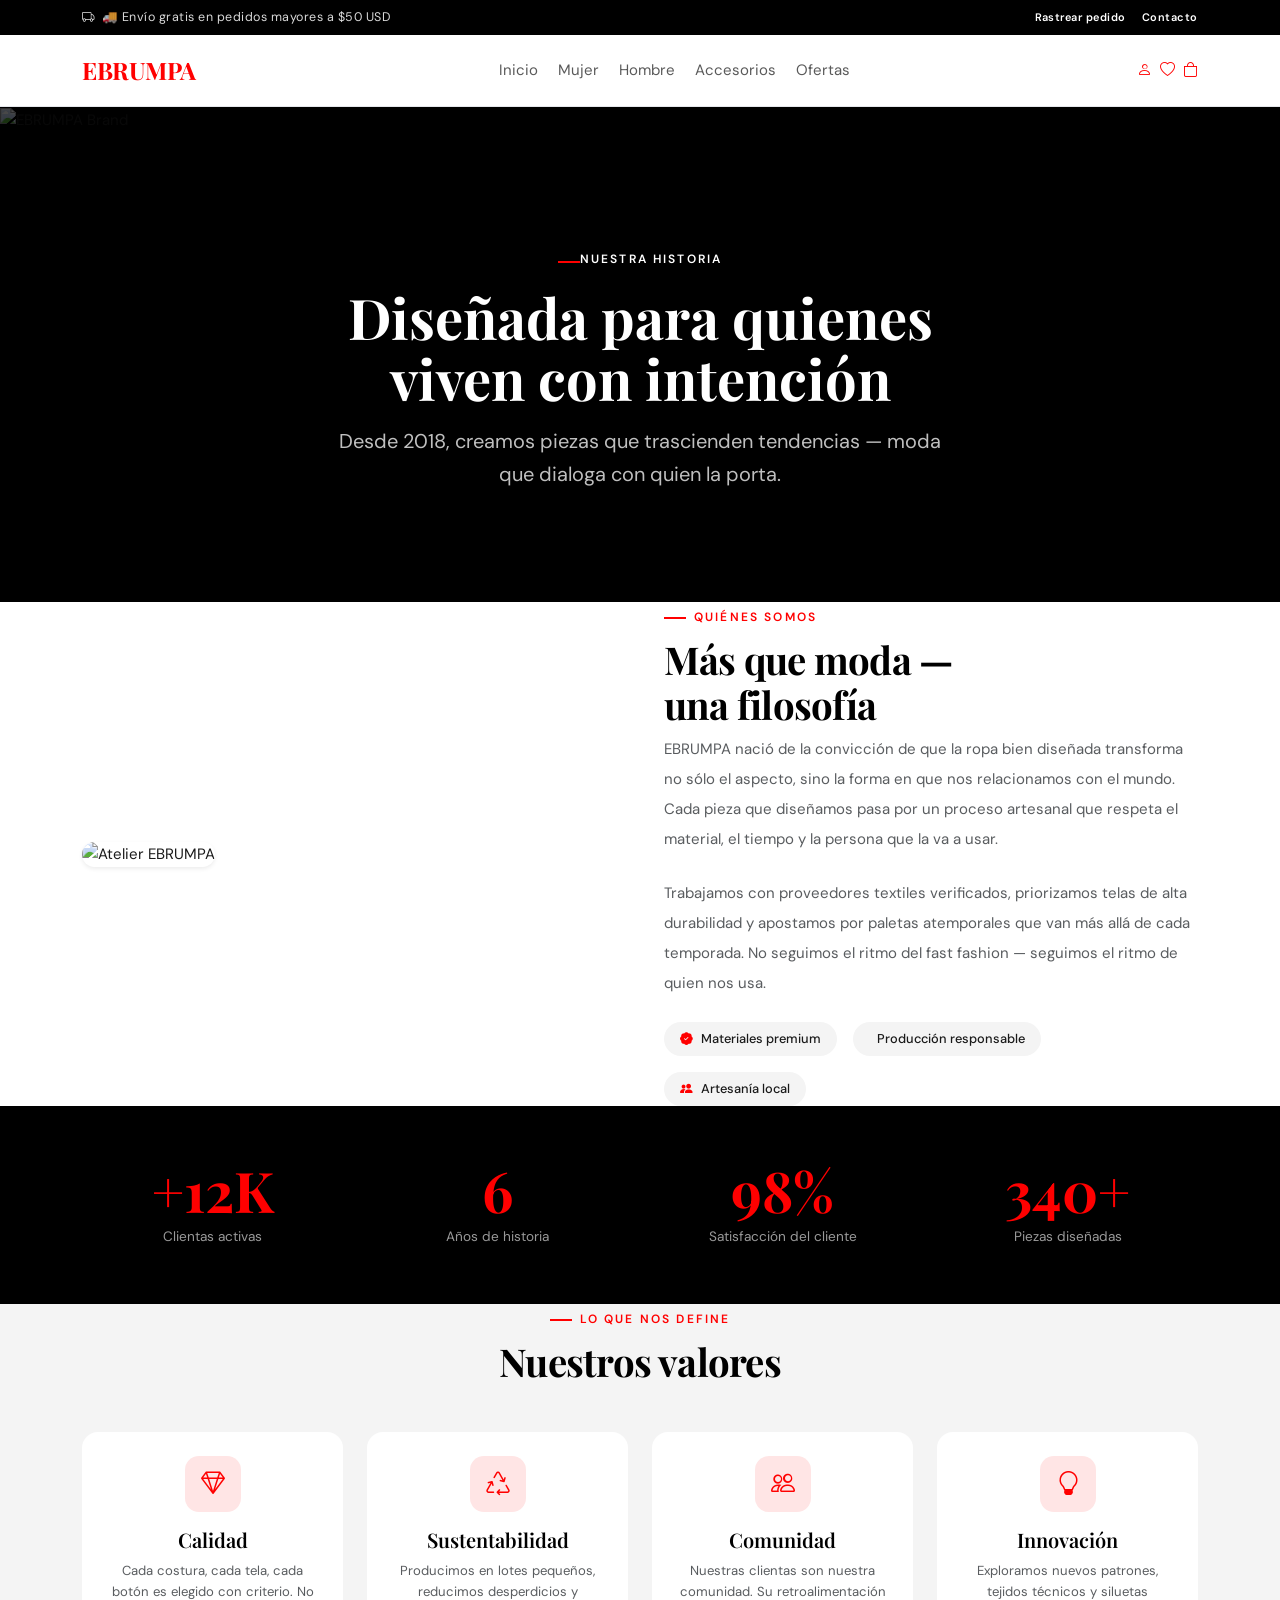
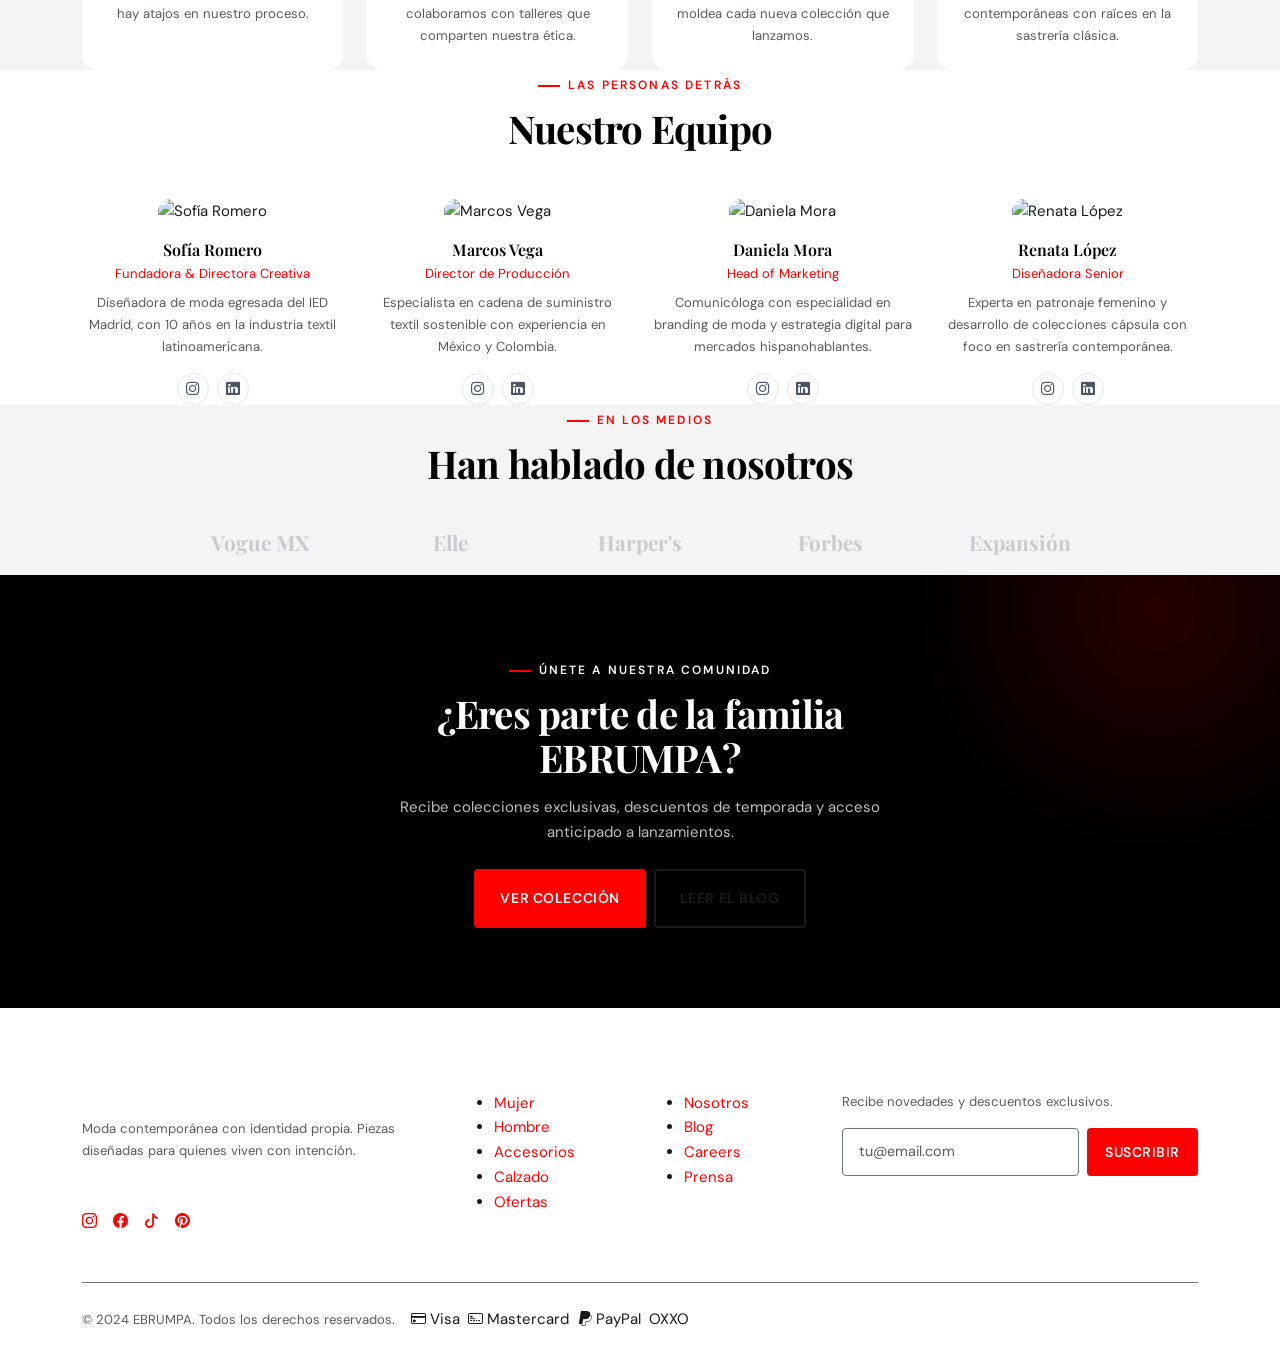
==== commit bc073bdf: "Chenges name" ====
--- a/about.html
+++ b/about.html
@@ -3,10 +3,10 @@
 <head>
   <meta charset="UTF-8">
   <meta name="viewport" content="width=device-width, initial-scale=1">
-  <meta name="description" content="Conoce la historia de ÉLARA — moda contemporánea diseñada con intención y craftsmanship mexicano.">
-  <meta property="og:title" content="Nosotros — ÉLARA">
-  <meta property="og:description" content="La historia, visión y equipo detrás de ÉLARA.">
-  <title>Nosotros — ÉLARA</title>
+  <meta name="description" content="Conoce la historia de EBRUMPA — moda contemporánea diseñada con intención y craftsmanship mexicano.">
+  <meta property="og:title" content="Nosotros — EBRUMPA">
+  <meta property="og:description" content="La historia, visión y equipo detrás de EBRUMPA.">
+  <title>Nosotros — EBRUMPA</title>
 
   <link href="https://cdn.jsdelivr.net/npm/bootstrap@5.3.3/dist/css/bootstrap.min.css" rel="stylesheet">
   <link rel="stylesheet" href="https://cdn.jsdelivr.net/npm/bootstrap-icons@1.11.3/font/bootstrap-icons.css">
@@ -19,7 +19,7 @@
   <div class="topbar">
     <div class="container">
       <div class="d-flex align-items-center justify-content-between">
-        <span><i class="bi bi-truck me-1"></i> Envío gratis en pedidos +$1,500 MXN</span>
+        <span><i class="bi bi-truck me-1"></i> 🚚 Envío gratis en pedidos mayores a $50 USD</span>
         <div class="d-none d-md-flex gap-3">
           <a href="#" class="text-white text-decoration-none small">Rastrear pedido</a>
           <a href="#" class="text-white text-decoration-none small">Contacto</a>
@@ -31,7 +31,7 @@
   <!-- NAVBAR -->
   <nav class="navbar navbar-expand-lg navbar-custom sticky-top" id="mainNavbar">
     <div class="container">
-      <a class="navbar-brand" href="index.html"><span class="brand-text">ÉLARA</span></a>
+      <a class="navbar-brand" href="index.html"><span class="brand-text">EBRUMPA</span></a>
       <div class="collapse navbar-collapse" id="navbarCollapse">
         <ul class="navbar-nav mx-auto gap-1">
           <li class="nav-item"><a class="nav-link" href="index.html">Inicio</a></li>
@@ -57,7 +57,7 @@
   <!-- Mobile Offcanvas -->
   <div class="offcanvas offcanvas-end offcanvas-custom" tabindex="-1" id="mobileMenu">
     <div class="offcanvas-header">
-      <span class="brand-text fs-4">ÉLARA</span>
+      <span class="brand-text fs-4">EBRUMPA</span>
       <button type="button" class="btn-close" data-bs-dismiss="offcanvas" aria-label="Cerrar"></button>
     </div>
     <div class="offcanvas-body">
@@ -76,7 +76,7 @@
   ============================================================ -->
   <section class="about-hero position-relative overflow-hidden">
     <div class="about-hero-bg">
-      <img src="https://placehold.co/1600x700/1A1A1A/FFFFFF?text=Nuestra+Historia" class="w-100 h-100 object-fit-cover" alt="ÉLARA Brand" loading="lazy">
+      <img src="https://placehold.co/1600x700/1A1A1A/FFFFFF?text=Nuestra+Historia" class="w-100 h-100 object-fit-cover" alt="EBRUMPA Brand" loading="lazy">
       <div class="about-hero-overlay"></div>
     </div>
     <div class="about-hero-content container">
@@ -98,13 +98,13 @@
       <div class="row g-5 align-items-center">
         <div class="col-lg-6 animate-on-scroll">
           <div class="about-img-grid">
-            <img src="https://placehold.co/560x680/F4F4F4/1A1A1A?text=Atelier" class="img-fluid rounded-4 shadow-sm" alt="Atelier ÉLARA" loading="lazy">
+            <img src="https://placehold.co/560x680/F4F4F4/1A1A1A?text=Atelier" class="img-fluid rounded-4 shadow-sm" alt="Atelier EBRUMPA" loading="lazy">
           </div>
         </div>
         <div class="col-lg-6 animate-on-scroll">
           <span class="section-eyebrow">Quiénes somos</span>
           <h2 class="section-title">Más que moda —<br>una filosofía</h2>
-          <p class="text-muted mb-4 lh-lg">ÉLARA nació de la convicción de que la ropa bien diseñada transforma no sólo el aspecto, sino la forma en que nos relacionamos con el mundo. Cada pieza que diseñamos pasa por un proceso artesanal que respeta el material, el tiempo y la persona que la va a usar.</p>
+          <p class="text-muted mb-4 lh-lg">EBRUMPA nació de la convicción de que la ropa bien diseñada transforma no sólo el aspecto, sino la forma en que nos relacionamos con el mundo. Cada pieza que diseñamos pasa por un proceso artesanal que respeta el material, el tiempo y la persona que la va a usar.</p>
           <p class="text-muted mb-4 lh-lg">Trabajamos con proveedores textiles verificados, priorizamos telas de alta durabilidad y apostamos por paletas atemporales que van más allá de cada temporada. No seguimos el ritmo del fast fashion — seguimos el ritmo de quien nos usa.</p>
           <div class="d-flex flex-wrap gap-3 mt-4">
             <div class="about-value-badge">
@@ -305,7 +305,7 @@
       <div class="row justify-content-center text-center">
         <div class="col-lg-6 animate-on-scroll">
           <span class="section-eyebrow text-white">Únete a nuestra comunidad</span>
-          <h2 class="section-title text-white mb-3">¿Eres parte de la familia ÉLARA?</h2>
+          <h2 class="section-title text-white mb-3">¿Eres parte de la familia EBRUMPA?</h2>
           <p class="text-white opacity-75 mb-4">Recibe colecciones exclusivas, descuentos de temporada y acceso anticipado a lanzamientos.</p>
           <div class="d-flex gap-2 justify-content-center flex-wrap">
             <a href="index.html" class="btn-primary-custom px-4 py-3">Ver Colección</a>
@@ -321,7 +321,7 @@
     <div class="container">
       <div class="row g-4 py-5">
         <div class="col-lg-4 col-md-6">
-          <span class="brand-text text-white fs-3 d-block mb-3">ÉLARA</span>
+          <span class="brand-text text-white fs-3 d-block mb-3">EBRUMPA</span>
           <p class="text-muted small mb-4">Moda contemporánea con identidad propia. Piezas diseñadas para quienes viven con intención.</p>
           <div class="d-flex gap-3">
             <a href="#" class="footer-social" aria-label="Instagram"><i class="bi bi-instagram"></i></a>
@@ -357,7 +357,7 @@
       </div>
       <div class="footer-bottom border-top border-secondary py-4">
         <div class="d-flex flex-column flex-md-row align-items-center justify-content-between gap-3">
-          <p class="text-muted small mb-0">&copy; 2024 ÉLARA. Todos los derechos reservados.</p>
+          <p class="text-muted small mb-0">&copy; 2024 EBRUMPA. Todos los derechos reservados.</p>
           <div class="d-flex gap-2 flex-wrap justify-content-center">
             <span class="payment-badge"><i class="bi bi-credit-card me-1"></i>Visa</span>
             <span class="payment-badge"><i class="bi bi-credit-card-2-front me-1"></i>Mastercard</span>
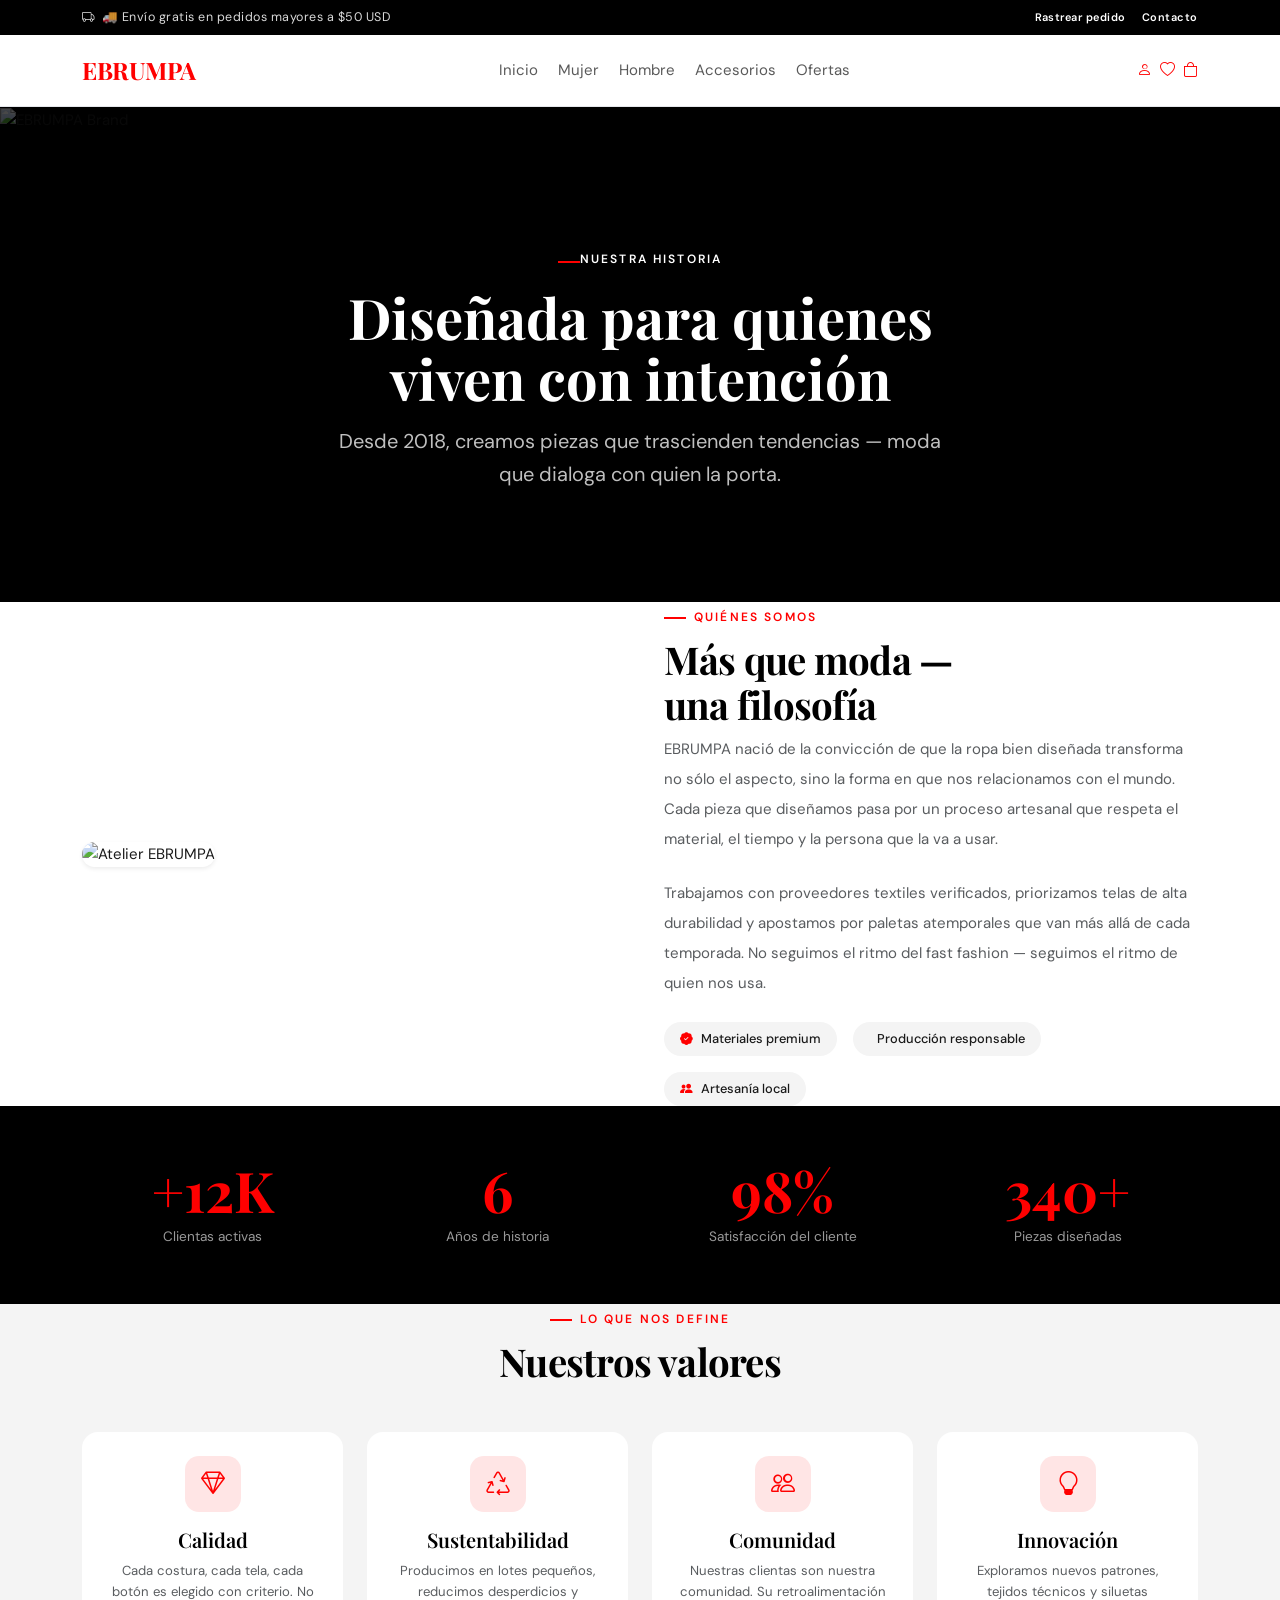
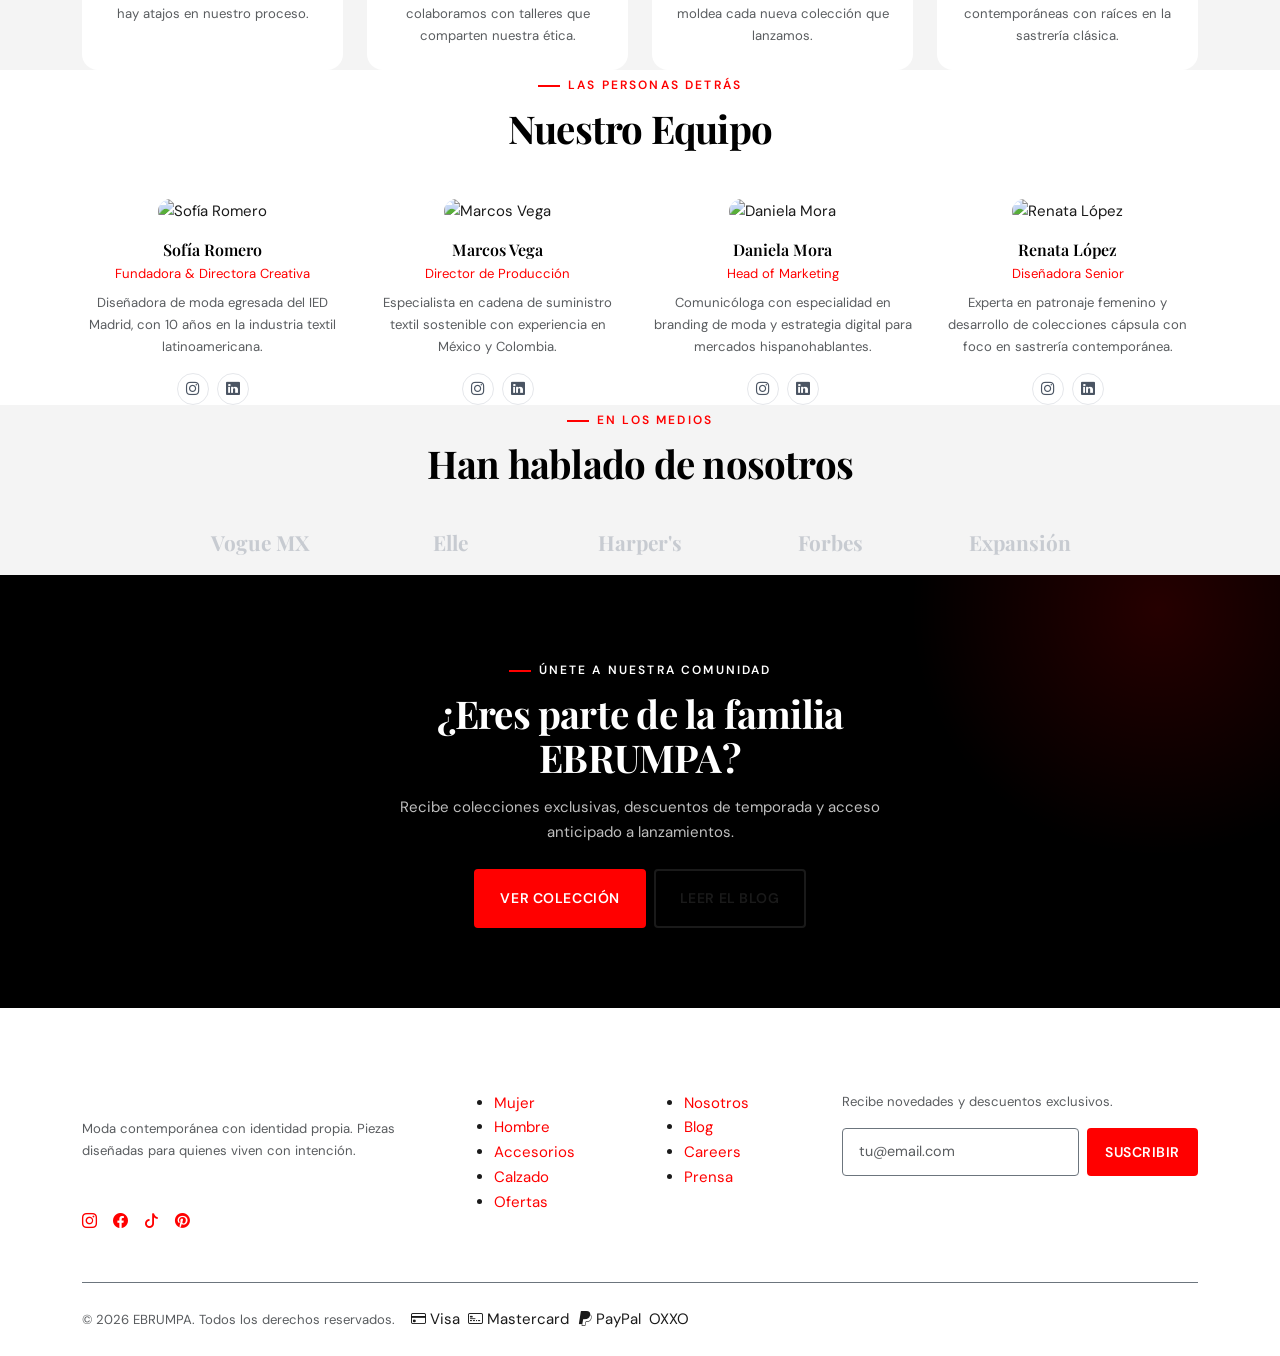
==== commit 1408a9b1: "Changes gear" ====
--- a/about.html
+++ b/about.html
@@ -357,7 +357,7 @@
       </div>
       <div class="footer-bottom border-top border-secondary py-4">
         <div class="d-flex flex-column flex-md-row align-items-center justify-content-between gap-3">
-          <p class="text-muted small mb-0">&copy; 2024 EBRUMPA. Todos los derechos reservados.</p>
+          <p class="text-muted small mb-0">&copy; 2026 EBRUMPA. Todos los derechos reservados.</p>
           <div class="d-flex gap-2 flex-wrap justify-content-center">
             <span class="payment-badge"><i class="bi bi-credit-card me-1"></i>Visa</span>
             <span class="payment-badge"><i class="bi bi-credit-card-2-front me-1"></i>Mastercard</span>
